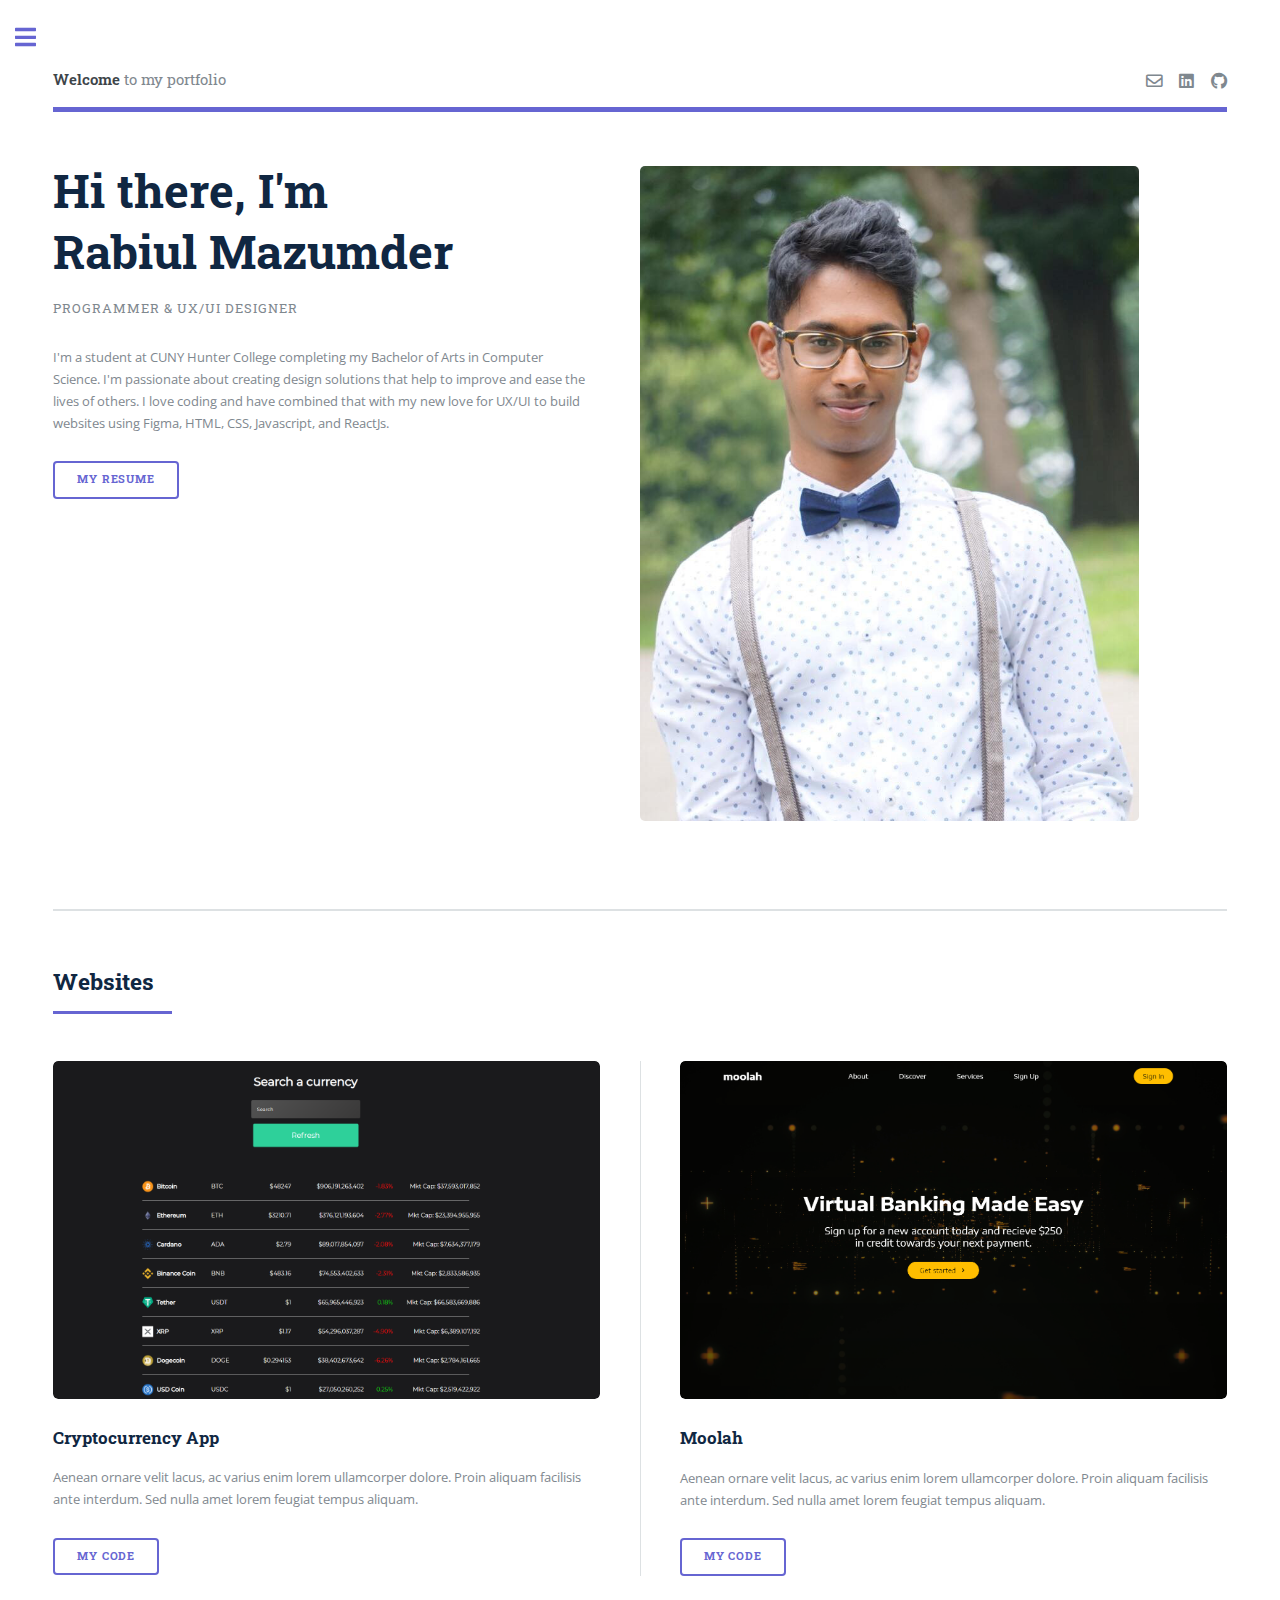
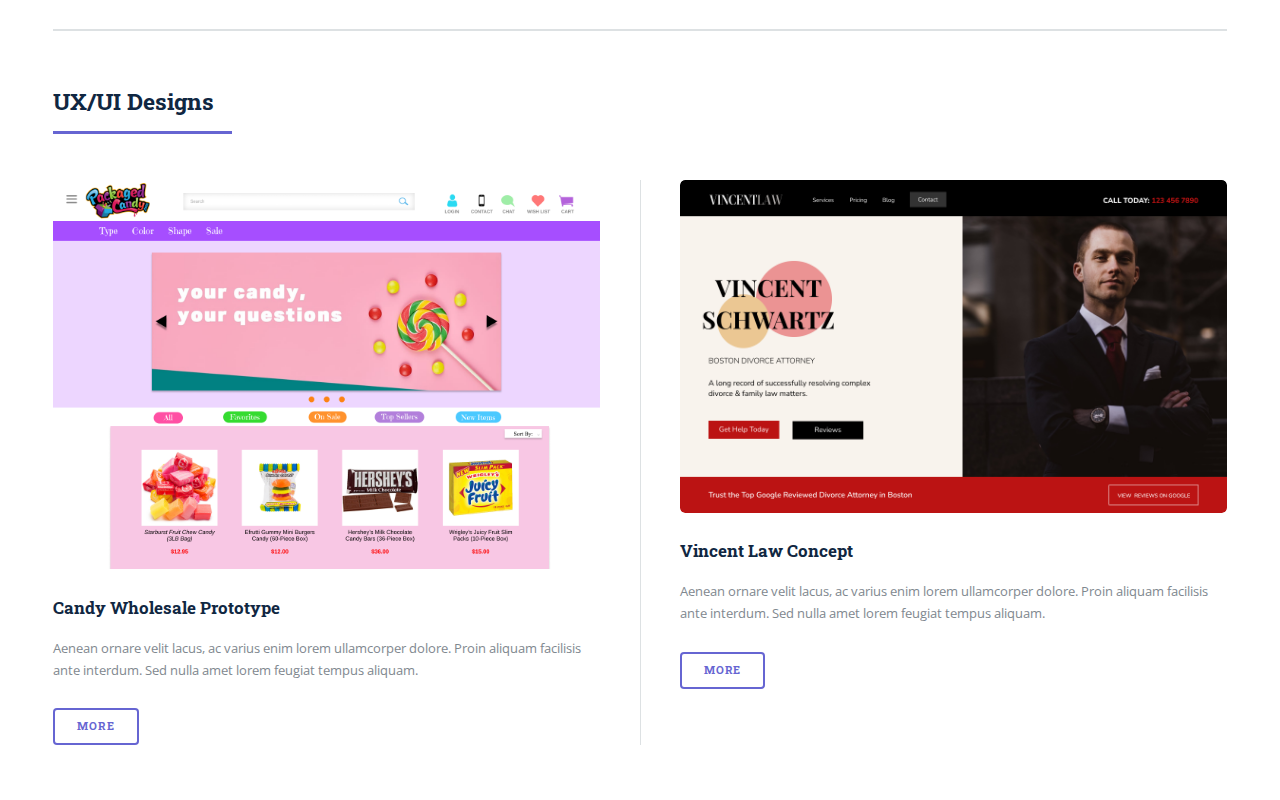
==== index.html @ 74094ce4 "Add files via upload" ====
<!DOCTYPE HTML>
<html>
	<head>
		<title>My Portfolio</title>
		<meta charset="utf-8" />
		<meta name="viewport" content="width=device-width, initial-scale=1, user-scalable=no" />
		<link rel="stylesheet" href="assets/css/main.css" />
	</head>
	<body class="is-preload">

		<!-- Wrapper -->
			<div id="wrapper">

				<!-- Main -->
					<div id="main">
						<div class="inner">

							<!-- Header -->
								<header id="header">
									<a href="index.html" class="logo"><strong>Welcome </strong>to my portfolio</a>
									<ul class="icons">
										<li><a href="mailto:rabiulmaz613@gmail.com" class="icon fa-envelope"><span class="label">Email</span></a></li>
										<li><a href="https://www.linkedin.com/in/rabiul-mazumder-b865521a0/" target="_blank" rel="noopener noreferrer" class="icon brands fa-linkedin"><span class="label">LinkedIn</span></a></li>
										<li><a href="https://github.com/RabiulMazumder613" target="_blank" rel="noopener noreferrer" class="icon brands fa-github"><span class="label">Github</span></a></li>
									</ul>
								</header>

							<!-- Banner -->
								<section id="banner">
									<div class="content">
										<header>
											<h1>Hi there, I'm<br/>Rabiul Mazumder</h1>
											<p>Programmer & UX/UI Designer</p>
										</header>
										<p>I'm a student at CUNY Hunter College completing my Bachelor of Arts in Computer Science. I'm passionate about creating design solutions that help to improve and ease the lives of others. I love coding and have combined that with my new love for UX/UI to build websites using Figma, HTML, CSS, Javascript, and ReactJs. </p>
										<ul class="actions">
											<li><a href="resume.html" class="button big">My Resume</a></li>
										</ul>
									</div>
									<span class="image object">
										<img src="images/pf_pic.png" alt="" />
									</span>
								</section>

							<!-- Section -->
								<section>
									<header class="major">
										<h2>Websites</h2>
									</header>
									<div class="posts">
										<article>
											<a href="https://rabiulmazumder613.github.io/react-crypto-tracker/" target="_blank" rel="noopener noreferrer" class="image"><img src="images/crypto.png" alt="" /></a>
											<h3>Cryptocurrency App</h3>
											<p>Aenean ornare velit lacus, ac varius enim lorem ullamcorper dolore. Proin aliquam facilisis ante interdum. Sed nulla amet lorem feugiat tempus aliquam.</p>
											<ul class="actions">
												<li><a href="https://github.com/RabiulMazumder613/react-crypto-tracker" target="_blank" rel="noopener noreferrer" class="button">My Code</a></li>
											</ul>
										</article>
										<article>
											<a href="https://rabiulmazumder613.github.io/moolah-react-app/" target="_blank" rel="noopener noreferrer" class="image"><img src="images/moolah.png" alt="" /></a>
											<h3>Moolah</h3>
											<p>Aenean ornare velit lacus, ac varius enim lorem ullamcorper dolore. Proin aliquam facilisis ante interdum. Sed nulla amet lorem feugiat tempus aliquam.</p>
											<ul class="actions">
												<li><a href="https://github.com/RabiulMazumder613/moolah-react-app" target="_blank" rel="noopener noreferrer" class="button">My Code</a></li>
											</ul>
										</article>
									</div>
								</section>

								<section>
									<header class="major">
										<h2>UX/UI Designs</h2>
									</header>
									<div class="posts">
										<article>
											<a href="candy.html" class="image"><img src="images/Wholesale.png" alt="" /></a>
											<h3>Candy Wholesale Prototype</h3>
											<p>Aenean ornare velit lacus, ac varius enim lorem ullamcorper dolore. Proin aliquam facilisis ante interdum. Sed nulla amet lorem feugiat tempus aliquam.</p>
											<ul class="actions">
												<li><a href="candy.html" class="button">More</a></li>
											</ul>
										</article>
										<article>
											<a href="law.html" class="image"><img src="images/Exercise Material.png" alt="" /></a>
											<h3>Vincent Law Concept</h3>
											<p>Aenean ornare velit lacus, ac varius enim lorem ullamcorper dolore. Proin aliquam facilisis ante interdum. Sed nulla amet lorem feugiat tempus aliquam.</p>
											<ul class="actions">
												<li><a href="law.html" class="button">More</a></li>
											</ul>
										</article>
									</div>
								</section>

						</div>
					</div>

				<!-- Sidebar -->
					<div id="sidebar">
						<div class="inner">

							<!-- Menu -->
								<nav id="menu">
									<header class="major">
										<h2>Menu</h2>
									</header>
									<ul>
										<li><a href="index.html">Homepage</a></li>
										<li>
											<span class="opener">Websites</span>
											<ul>
												<li><a href="https://rabiulmazumder613.github.io/react-crypto-tracker/" target="_blank" rel="noopener noreferrer">Cryptocurrency</a></li>
												<li><a href="https://rabiulmazumder613.github.io/moolah-react-app/" target="_blank" rel="noopener noreferrer">Moolah</a></li>
											</ul>
										</li>
										<li>
											<span class="opener">UX/UI Designs</span>
											<ul>
												<li><a href="candy.html">Candy Wholesale</a></li>
												<li><a href="law.html">Vicent Law</a></li>
											</ul>
										</li>
										<li><a href="resume.html">Resume</a></li>
									</ul>
								</nav>


							<!-- Section -->
								<section>
									<header class="major">
										<h2>Get in touch</h2>
									</header>
									<p>If you would like to ever reach out to me through email or send a direct message to me on LinkedIn and feel free to connect. Here is also my GitHub if you would like to look at my projects</p>
									<ul class="contact">
										<li class="icon solid fa-envelope"><a href="mailto:rabiulmaz613@gmail.com">rabiulmaz613@gmail.com</a></li>
										<li class="icon brands fa-linkedin"><a href="https://www.linkedin.com/in/rabiul-mazumder-b865521a0/" target="_blank" rel="noopener noreferrer">Rabiul Mazumder</a></li>
										<li class="icon brands fa-github"><a href="https://github.com/RabiulMazumder613" target="_blank" rel="noopener noreferrer">RabiulMazumder613</a></li>
									</ul>
								</section>

						</div>
					</div>

			</div>

		<!-- Scripts -->
			<script src="assets/js/jquery.min.js"></script>
			<script src="assets/js/browser.min.js"></script>
			<script src="assets/js/breakpoints.min.js"></script>
			<script src="assets/js/util.js"></script>
			<script src="assets/js/main.js"></script>

	</body>
</html>
---- assets/css/main.css ----
@import url(fontawesome-all.min.css);
@import url("https://fonts.googleapis.com/css?family=Open+Sans:400,600,400italic,600italic|Roboto+Slab:400,700");
/*
	Editorial by HTML5 UP
	html5up.net | @ajlkn
	Free for personal and commercial use under the CCA 3.0 license (html5up.net/license)
*/
html, body, div, span, applet, object,
iframe, h1, h2, h3, h4, h5, h6, p, blockquote,
pre, a, abbr, acronym, address, big, cite,
code, del, dfn, em, img, ins, kbd, q, s, samp,
small, strike, strong, sub, sup, tt, var, b,
u, i, center, dl, dt, dd, ol, ul, li, fieldset,
form, label, legend, table, caption, tbody,
tfoot, thead, tr, th, td, article, aside,
canvas, details, embed, figure, figcaption,
footer, header, hgroup, menu, nav, output, ruby,
section, summary, time, mark, audio, video {
  margin: 0;
  padding: 0;
  border: 0;
  font-size: 100%;
  font: inherit;
  vertical-align: baseline; }

article, aside, details, figcaption, figure,
footer, header, hgroup, menu, nav, section {
  display: block; }

body {
  line-height: 1; }

ol, ul {
  list-style: none; }

blockquote, q {
  quotes: none; }
  blockquote:before, blockquote:after, q:before, q:after {
    content: '';
    content: none; }

table {
  border-collapse: collapse;
  border-spacing: 0; }

body {
  -webkit-text-size-adjust: none; }

mark {
  background-color: transparent;
  color: inherit; }

input::-moz-focus-inner {
  border: 0;
  padding: 0; }

input, select, textarea {
  -moz-appearance: none;
  -webkit-appearance: none;
  -ms-appearance: none;
  appearance: none; }

/* Basic */
@-ms-viewport {
  width: device-width; }

body {
  -ms-overflow-style: scrollbar; }

@media screen and (max-width: 480px) {
  html, body {
    min-width: 320px; } }

html {
  box-sizing: border-box;
  scroll-behavior: smooth;
}

*, *:before, *:after {
  box-sizing: inherit; }

body {
  background: #ffffff; }
  body.is-preload *, body.is-preload *:before, body.is-preload *:after, body.is-resizing *, body.is-resizing *:before, body.is-resizing *:after {
    -moz-animation: none !important;
    -webkit-animation: none !important;
    -ms-animation: none !important;
    animation: none !important;
    -moz-transition: none !important;
    -webkit-transition: none !important;
    -ms-transition: none !important;
    transition: none !important; }

/* Type */
body, input, select, textarea {
  color: #7f888f;
  font-family: "Open Sans", sans-serif;
  font-size: 13pt;
  font-weight: 400;
  line-height: 1.65; }
  @media screen and (max-width: 1680px) {
    body, input, select, textarea {
      font-size: 11pt; } }
  @media screen and (max-width: 1280px) {
    body, input, select, textarea {
      font-size: 10pt; } }
  @media screen and (max-width: 360px) {
    body, input, select, textarea {
      font-size: 9pt; } }

a {
  -moz-transition: color 0.2s ease-in-out, border-bottom-color 0.2s ease-in-out;
  -webkit-transition: color 0.2s ease-in-out, border-bottom-color 0.2s ease-in-out;
  -ms-transition: color 0.2s ease-in-out, border-bottom-color 0.2s ease-in-out;
  transition: color 0.2s ease-in-out, border-bottom-color 0.2s ease-in-out;
  border-bottom: dotted 1px;
  color: #6665d2;
  text-decoration: none; }
  a:hover {
    border-bottom-color: #6665d2;
    color: #6665d2 !important; }
    a:hover strong {
      color: inherit; }

strong, b {
  color: #3d4449;
  font-weight: 600; }

em, i {
  font-style: italic; }

p {
  margin: 0 0 2em 0; }

h1, h2, h3, h4, h5, h6 {
  color: #102742;
  font-family: "Roboto Slab", serif;
  font-weight: 700;
  line-height: 1.5;
  margin: 0 0 1em 0; }
  h1 a, h2 a, h3 a, h4 a, h5 a, h6 a {
    color: inherit;
    text-decoration: none;
    border-bottom: 0; }

h1 {
  font-size: 4em;
  margin: 0 0 0.5em 0;
  line-height: 1.3; }

h2 {
  font-size: 1.75em; }

h3 {
  font-size: 1.25em; }

h4 {
  font-size: 1.1em; }

h5 {
  font-size: 0.9em; }

h6 {
  font-size: 0.7em; }

@media screen and (max-width: 1680px) {
  h1 {
    font-size: 3.5em; } }

@media screen and (max-width: 980px) {
  h1 {
    font-size: 3.25em; } }

@media screen and (max-width: 736px) {
  h1 {
    font-size: 2em;
    line-height: 1.4; }
  h2 {
    font-size: 1.5em; } }

sub {
  font-size: 0.8em;
  position: relative;
  top: 0.5em; }

sup {
  font-size: 0.8em;
  position: relative;
  top: -0.5em; }

blockquote {
  border-left: solid 3px rgba(210, 215, 217, 0.75);
  font-style: italic;
  margin: 0 0 2em 0;
  padding: 0.5em 0 0.5em 2em; }

code {
  background: rgba(230, 235, 237, 0.25);
  border-radius: 0.375em;
  border: solid 1px rgba(210, 215, 217, 0.75);
  font-family: "Courier New", monospace;
  font-size: 0.9em;
  margin: 0 0.25em;
  padding: 0.25em 0.65em; }

pre {
  -webkit-overflow-scrolling: touch;
  font-family: "Courier New", monospace;
  font-size: 0.9em;
  margin: 0 0 2em 0; }
  pre code {
    display: block;
    line-height: 1.75;
    padding: 1em 1.5em;
    overflow-x: auto; }

hr {
  border: 0;
  border-bottom: solid 1px rgba(210, 215, 217, 0.75);
  margin: 2em 0; }
  hr.major {
    margin: 3em 0; }

.align-left {
  text-align: left; }

.align-center {
  text-align: center; }

.align-right {
  text-align: right; }

/* Row */
.row {
  display: flex;
  flex-wrap: wrap;
  box-sizing: border-box;
  align-items: stretch; }
  .row > * {
    box-sizing: border-box; }
  .row.gtr-uniform > * > :last-child {
    margin-bottom: 0; }
  .row.aln-left {
    justify-content: flex-start; }
  .row.aln-center {
    justify-content: center; }
  .row.aln-right {
    justify-content: flex-end; }
  .row.aln-top {
    align-items: flex-start; }
  .row.aln-middle {
    align-items: center; }
  .row.aln-bottom {
    align-items: flex-end; }
  .row > .imp {
    order: -1; }
  .row > .col-1 {
    width: 8.33333%; }
  .row > .off-1 {
    margin-left: 8.33333%; }
  .row > .col-2 {
    width: 16.66667%; }
  .row > .off-2 {
    margin-left: 16.66667%; }
  .row > .col-3 {
    width: 25%; }
  .row > .off-3 {
    margin-left: 25%; }
  .row > .col-4 {
    width: 33.33333%; }
  .row > .off-4 {
    margin-left: 33.33333%; }
  .row > .col-5 {
    width: 41.66667%; }
  .row > .off-5 {
    margin-left: 41.66667%; }
  .row > .col-6 {
    width: 50%; }
  .row > .off-6 {
    margin-left: 50%; }
  .row > .col-7 {
    width: 58.33333%; }
  .row > .off-7 {
    margin-left: 58.33333%; }
  .row > .col-8 {
    width: 66.66667%; }
  .row > .off-8 {
    margin-left: 66.66667%; }
  .row > .col-9 {
    width: 75%; }
  .row > .off-9 {
    margin-left: 75%; }
  .row > .col-10 {
    width: 83.33333%; }
  .row > .off-10 {
    margin-left: 83.33333%; }
  .row > .col-11 {
    width: 91.66667%; }
  .row > .off-11 {
    margin-left: 91.66667%; }
  .row > .col-12 {
    width: 100%; }
  .row > .off-12 {
    margin-left: 100%; }
  .row.gtr-0 {
    margin-top: 0;
    margin-left: 0em; }
    .row.gtr-0 > * {
      padding: 0 0 0 0em; }
    .row.gtr-0.gtr-uniform {
      margin-top: 0em; }
      .row.gtr-0.gtr-uniform > * {
        padding-top: 0em; }
  .row.gtr-25 {
    margin-top: 0;
    margin-left: -0.375em; }
    .row.gtr-25 > * {
      padding: 0 0 0 0.375em; }
    .row.gtr-25.gtr-uniform {
      margin-top: -0.375em; }
      .row.gtr-25.gtr-uniform > * {
        padding-top: 0.375em; }
  .row.gtr-50 {
    margin-top: 0;
    margin-left: -0.75em; }
    .row.gtr-50 > * {
      padding: 0 0 0 0.75em; }
    .row.gtr-50.gtr-uniform {
      margin-top: -0.75em; }
      .row.gtr-50.gtr-uniform > * {
        padding-top: 0.75em; }
  .row {
    margin-top: 0;
    margin-left: -1.5em; }
    .row > * {
      padding: 0 0 0 1.5em; }
    .row.gtr-uniform {
      margin-top: -1.5em; }
      .row.gtr-uniform > * {
        padding-top: 1.5em; }
  .row.gtr-150 {
    margin-top: 0;
    margin-left: -2.25em; }
    .row.gtr-150 > * {
      padding: 0 0 0 2.25em; }
    .row.gtr-150.gtr-uniform {
      margin-top: -2.25em; }
      .row.gtr-150.gtr-uniform > * {
        padding-top: 2.25em; }
  .row.gtr-200 {
    margin-top: 0;
    margin-left: -3em; }
    .row.gtr-200 > * {
      padding: 0 0 0 3em; }
    .row.gtr-200.gtr-uniform {
      margin-top: -3em; }
      .row.gtr-200.gtr-uniform > * {
        padding-top: 3em; }
  @media screen and (max-width: 1680px) {
    .row {
      display: flex;
      flex-wrap: wrap;
      box-sizing: border-box;
      align-items: stretch; }
      .row > * {
        box-sizing: border-box; }
      .row.gtr-uniform > * > :last-child {
        margin-bottom: 0; }
      .row.aln-left {
        justify-content: flex-start; }
      .row.aln-center {
        justify-content: center; }
      .row.aln-right {
        justify-content: flex-end; }
      .row.aln-top {
        align-items: flex-start; }
      .row.aln-middle {
        align-items: center; }
      .row.aln-bottom {
        align-items: flex-end; }
      .row > .imp-xlarge {
        order: -1; }
      .row > .col-1-xlarge {
        width: 8.33333%; }
      .row > .off-1-xlarge {
        margin-left: 8.33333%; }
      .row > .col-2-xlarge {
        width: 16.66667%; }
      .row > .off-2-xlarge {
        margin-left: 16.66667%; }
      .row > .col-3-xlarge {
        width: 25%; }
      .row > .off-3-xlarge {
        margin-left: 25%; }
      .row > .col-4-xlarge {
        width: 33.33333%; }
      .row > .off-4-xlarge {
        margin-left: 33.33333%; }
      .row > .col-5-xlarge {
        width: 41.66667%; }
      .row > .off-5-xlarge {
        margin-left: 41.66667%; }
      .row > .col-6-xlarge {
        width: 50%; }
      .row > .off-6-xlarge {
        margin-left: 50%; }
      .row > .col-7-xlarge {
        width: 58.33333%; }
      .row > .off-7-xlarge {
        margin-left: 58.33333%; }
      .row > .col-8-xlarge {
        width: 66.66667%; }
      .row > .off-8-xlarge {
        margin-left: 66.66667%; }
      .row > .col-9-xlarge {
        width: 75%; }
      .row > .off-9-xlarge {
        margin-left: 75%; }
      .row > .col-10-xlarge {
        width: 83.33333%; }
      .row > .off-10-xlarge {
        margin-left: 83.33333%; }
      .row > .col-11-xlarge {
        width: 91.66667%; }
      .row > .off-11-xlarge {
        margin-left: 91.66667%; }
      .row > .col-12-xlarge {
        width: 100%; }
      .row > .off-12-xlarge {
        margin-left: 100%; }
      .row.gtr-0 {
        margin-top: 0;
        margin-left: 0em; }
        .row.gtr-0 > * {
          padding: 0 0 0 0em; }
        .row.gtr-0.gtr-uniform {
          margin-top: 0em; }
          .row.gtr-0.gtr-uniform > * {
            padding-top: 0em; }
      .row.gtr-25 {
        margin-top: 0;
        margin-left: -0.375em; }
        .row.gtr-25 > * {
          padding: 0 0 0 0.375em; }
        .row.gtr-25.gtr-uniform {
          margin-top: -0.375em; }
          .row.gtr-25.gtr-uniform > * {
            padding-top: 0.375em; }
      .row.gtr-50 {
        margin-top: 0;
        margin-left: -0.75em; }
        .row.gtr-50 > * {
          padding: 0 0 0 0.75em; }
        .row.gtr-50.gtr-uniform {
          margin-top: -0.75em; }
          .row.gtr-50.gtr-uniform > * {
            padding-top: 0.75em; }
      .row {
        margin-top: 0;
        margin-left: -1.5em; }
        .row > * {
          padding: 0 0 0 1.5em; }
        .row.gtr-uniform {
          margin-top: -1.5em; }
          .row.gtr-uniform > * {
            padding-top: 1.5em; }
      .row.gtr-150 {
        margin-top: 0;
        margin-left: -2.25em; }
        .row.gtr-150 > * {
          padding: 0 0 0 2.25em; }
        .row.gtr-150.gtr-uniform {
          margin-top: -2.25em; }
          .row.gtr-150.gtr-uniform > * {
            padding-top: 2.25em; }
      .row.gtr-200 {
        margin-top: 0;
        margin-left: -3em; }
        .row.gtr-200 > * {
          padding: 0 0 0 3em; }
        .row.gtr-200.gtr-uniform {
          margin-top: -3em; }
          .row.gtr-200.gtr-uniform > * {
            padding-top: 3em; } }
  @media screen and (max-width: 1280px) {
    .row {
      display: flex;
      flex-wrap: wrap;
      box-sizing: border-box;
      align-items: stretch; }
      .row > * {
        box-sizing: border-box; }
      .row.gtr-uniform > * > :last-child {
        margin-bottom: 0; }
      .row.aln-left {
        justify-content: flex-start; }
      .row.aln-center {
        justify-content: center; }
      .row.aln-right {
        justify-content: flex-end; }
      .row.aln-top {
        align-items: flex-start; }
      .row.aln-middle {
        align-items: center; }
      .row.aln-bottom {
        align-items: flex-end; }
      .row > .imp-large {
        order: -1; }
      .row > .col-1-large {
        width: 8.33333%; }
      .row > .off-1-large {
        margin-left: 8.33333%; }
      .row > .col-2-large {
        width: 16.66667%; }
      .row > .off-2-large {
        margin-left: 16.66667%; }
      .row > .col-3-large {
        width: 25%; }
      .row > .off-3-large {
        margin-left: 25%; }
      .row > .col-4-large {
        width: 33.33333%; }
      .row > .off-4-large {
        margin-left: 33.33333%; }
      .row > .col-5-large {
        width: 41.66667%; }
      .row > .off-5-large {
        margin-left: 41.66667%; }
      .row > .col-6-large {
        width: 50%; }
      .row > .off-6-large {
        margin-left: 50%; }
      .row > .col-7-large {
        width: 58.33333%; }
      .row > .off-7-large {
        margin-left: 58.33333%; }
      .row > .col-8-large {
        width: 66.66667%; }
      .row > .off-8-large {
        margin-left: 66.66667%; }
      .row > .col-9-large {
        width: 75%; }
      .row > .off-9-large {
        margin-left: 75%; }
      .row > .col-10-large {
        width: 83.33333%; }
      .row > .off-10-large {
        margin-left: 83.33333%; }
      .row > .col-11-large {
        width: 91.66667%; }
      .row > .off-11-large {
        margin-left: 91.66667%; }
      .row > .col-12-large {
        width: 100%; }
      .row > .off-12-large {
        margin-left: 100%; }
      .row.gtr-0 {
        margin-top: 0;
        margin-left: 0em; }
        .row.gtr-0 > * {
          padding: 0 0 0 0em; }
        .row.gtr-0.gtr-uniform {
          margin-top: 0em; }
          .row.gtr-0.gtr-uniform > * {
            padding-top: 0em; }
      .row.gtr-25 {
        margin-top: 0;
        margin-left: -0.375em; }
        .row.gtr-25 > * {
          padding: 0 0 0 0.375em; }
        .row.gtr-25.gtr-uniform {
          margin-top: -0.375em; }
          .row.gtr-25.gtr-uniform > * {
            padding-top: 0.375em; }
      .row.gtr-50 {
        margin-top: 0;
        margin-left: -0.75em; }
        .row.gtr-50 > * {
          padding: 0 0 0 0.75em; }
        .row.gtr-50.gtr-uniform {
          margin-top: -0.75em; }
          .row.gtr-50.gtr-uniform > * {
            padding-top: 0.75em; }
      .row {
        margin-top: 0;
        margin-left: -1.5em; }
        .row > * {
          padding: 0 0 0 1.5em; }
        .row.gtr-uniform {
          margin-top: -1.5em; }
          .row.gtr-uniform > * {
            padding-top: 1.5em; }
      .row.gtr-150 {
        margin-top: 0;
        margin-left: -2.25em; }
        .row.gtr-150 > * {
          padding: 0 0 0 2.25em; }
        .row.gtr-150.gtr-uniform {
          margin-top: -2.25em; }
          .row.gtr-150.gtr-uniform > * {
            padding-top: 2.25em; }
      .row.gtr-200 {
        margin-top: 0;
        margin-left: -3em; }
        .row.gtr-200 > * {
          padding: 0 0 0 3em; }
        .row.gtr-200.gtr-uniform {
          margin-top: -3em; }
          .row.gtr-200.gtr-uniform > * {
            padding-top: 3em; } }
  @media screen and (max-width: 980px) {
    .row {
      display: flex;
      flex-wrap: wrap;
      box-sizing: border-box;
      align-items: stretch; }
      .row > * {
        box-sizing: border-box; }
      .row.gtr-uniform > * > :last-child {
        margin-bottom: 0; }
      .row.aln-left {
        justify-content: flex-start; }
      .row.aln-center {
        justify-content: center; }
      .row.aln-right {
        justify-content: flex-end; }
      .row.aln-top {
        align-items: flex-start; }
      .row.aln-middle {
        align-items: center; }
      .row.aln-bottom {
        align-items: flex-end; }
      .row > .imp-medium {
        order: -1; }
      .row > .col-1-medium {
        width: 8.33333%; }
      .row > .off-1-medium {
        margin-left: 8.33333%; }
      .row > .col-2-medium {
        width: 16.66667%; }
      .row > .off-2-medium {
        margin-left: 16.66667%; }
      .row > .col-3-medium {
        width: 25%; }
      .row > .off-3-medium {
        margin-left: 25%; }
      .row > .col-4-medium {
        width: 33.33333%; }
      .row > .off-4-medium {
        margin-left: 33.33333%; }
      .row > .col-5-medium {
        width: 41.66667%; }
      .row > .off-5-medium {
        margin-left: 41.66667%; }
      .row > .col-6-medium {
        width: 50%; }
      .row > .off-6-medium {
        margin-left: 50%; }
      .row > .col-7-medium {
        width: 58.33333%; }
      .row > .off-7-medium {
        margin-left: 58.33333%; }
      .row > .col-8-medium {
        width: 66.66667%; }
      .row > .off-8-medium {
        margin-left: 66.66667%; }
      .row > .col-9-medium {
        width: 75%; }
      .row > .off-9-medium {
        margin-left: 75%; }
      .row > .col-10-medium {
        width: 83.33333%; }
      .row > .off-10-medium {
        margin-left: 83.33333%; }
      .row > .col-11-medium {
        width: 91.66667%; }
      .row > .off-11-medium {
        margin-left: 91.66667%; }
      .row > .col-12-medium {
        width: 100%; }
      .row > .off-12-medium {
        margin-left: 100%; }
      .row.gtr-0 {
        margin-top: 0;
        margin-left: 0em; }
        .row.gtr-0 > * {
          padding: 0 0 0 0em; }
        .row.gtr-0.gtr-uniform {
          margin-top: 0em; }
          .row.gtr-0.gtr-uniform > * {
            padding-top: 0em; }
      .row.gtr-25 {
        margin-top: 0;
        margin-left: -0.375em; }
        .row.gtr-25 > * {
          padding: 0 0 0 0.375em; }
        .row.gtr-25.gtr-uniform {
          margin-top: -0.375em; }
          .row.gtr-25.gtr-uniform > * {
            padding-top: 0.375em; }
      .row.gtr-50 {
        margin-top: 0;
        margin-left: -0.75em; }
        .row.gtr-50 > * {
          padding: 0 0 0 0.75em; }
        .row.gtr-50.gtr-uniform {
          margin-top: -0.75em; }
          .row.gtr-50.gtr-uniform > * {
            padding-top: 0.75em; }
      .row {
        margin-top: 0;
        margin-left: -1.5em; }
        .row > * {
          padding: 0 0 0 1.5em; }
        .row.gtr-uniform {
          margin-top: -1.5em; }
          .row.gtr-uniform > * {
            padding-top: 1.5em; }
      .row.gtr-150 {
        margin-top: 0;
        margin-left: -2.25em; }
        .row.gtr-150 > * {
          padding: 0 0 0 2.25em; }
        .row.gtr-150.gtr-uniform {
          margin-top: -2.25em; }
          .row.gtr-150.gtr-uniform > * {
            padding-top: 2.25em; }
      .row.gtr-200 {
        margin-top: 0;
        margin-left: -3em; }
        .row.gtr-200 > * {
          padding: 0 0 0 3em; }
        .row.gtr-200.gtr-uniform {
          margin-top: -3em; }
          .row.gtr-200.gtr-uniform > * {
            padding-top: 3em; } }
  @media screen and (max-width: 736px) {
    .row {
      display: flex;
      flex-wrap: wrap;
      box-sizing: border-box;
      align-items: stretch; }
      .row > * {
        box-sizing: border-box; }
      .row.gtr-uniform > * > :last-child {
        margin-bottom: 0; }
      .row.aln-left {
        justify-content: flex-start; }
      .row.aln-center {
        justify-content: center; }
      .row.aln-right {
        justify-content: flex-end; }
      .row.aln-top {
        align-items: flex-start; }
      .row.aln-middle {
        align-items: center; }
      .row.aln-bottom {
        align-items: flex-end; }
      .row > .imp-small {
        order: -1; }
      .row > .col-1-small {
        width: 8.33333%; }
      .row > .off-1-small {
        margin-left: 8.33333%; }
      .row > .col-2-small {
        width: 16.66667%; }
      .row > .off-2-small {
        margin-left: 16.66667%; }
      .row > .col-3-small {
        width: 25%; }
      .row > .off-3-small {
        margin-left: 25%; }
      .row > .col-4-small {
        width: 33.33333%; }
      .row > .off-4-small {
        margin-left: 33.33333%; }
      .row > .col-5-small {
        width: 41.66667%; }
      .row > .off-5-small {
        margin-left: 41.66667%; }
      .row > .col-6-small {
        width: 50%; }
      .row > .off-6-small {
        margin-left: 50%; }
      .row > .col-7-small {
        width: 58.33333%; }
      .row > .off-7-small {
        margin-left: 58.33333%; }
      .row > .col-8-small {
        width: 66.66667%; }
      .row > .off-8-small {
        margin-left: 66.66667%; }
      .row > .col-9-small {
        width: 75%; }
      .row > .off-9-small {
        margin-left: 75%; }
      .row > .col-10-small {
        width: 83.33333%; }
      .row > .off-10-small {
        margin-left: 83.33333%; }
      .row > .col-11-small {
        width: 91.66667%; }
      .row > .off-11-small {
        margin-left: 91.66667%; }
      .row > .col-12-small {
        width: 100%; }
      .row > .off-12-small {
        margin-left: 100%; }
      .row.gtr-0 {
        margin-top: 0;
        margin-left: 0em; }
        .row.gtr-0 > * {
          padding: 0 0 0 0em; }
        .row.gtr-0.gtr-uniform {
          margin-top: 0em; }
          .row.gtr-0.gtr-uniform > * {
            padding-top: 0em; }
      .row.gtr-25 {
        margin-top: 0;
        margin-left: -0.375em; }
        .row.gtr-25 > * {
          padding: 0 0 0 0.375em; }
        .row.gtr-25.gtr-uniform {
          margin-top: -0.375em; }
          .row.gtr-25.gtr-uniform > * {
            padding-top: 0.375em; }
      .row.gtr-50 {
        margin-top: 0;
        margin-left: -0.75em; }
        .row.gtr-50 > * {
          padding: 0 0 0 0.75em; }
        .row.gtr-50.gtr-uniform {
          margin-top: -0.75em; }
          .row.gtr-50.gtr-uniform > * {
            padding-top: 0.75em; }
      .row {
        margin-top: 0;
        margin-left: -1.5em; }
        .row > * {
          padding: 0 0 0 1.5em; }
        .row.gtr-uniform {
          margin-top: -1.5em; }
          .row.gtr-uniform > * {
            padding-top: 1.5em; }
      .row.gtr-150 {
        margin-top: 0;
        margin-left: -2.25em; }
        .row.gtr-150 > * {
          padding: 0 0 0 2.25em; }
        .row.gtr-150.gtr-uniform {
          margin-top: -2.25em; }
          .row.gtr-150.gtr-uniform > * {
            padding-top: 2.25em; }
      .row.gtr-200 {
        margin-top: 0;
        margin-left: -3em; }
        .row.gtr-200 > * {
          padding: 0 0 0 3em; }
        .row.gtr-200.gtr-uniform {
          margin-top: -3em; }
          .row.gtr-200.gtr-uniform > * {
            padding-top: 3em; } }
  @media screen and (max-width: 480px) {
    .row {
      display: flex;
      flex-wrap: wrap;
      box-sizing: border-box;
      align-items: stretch; }
      .row > * {
        box-sizing: border-box; }
      .row.gtr-uniform > * > :last-child {
        margin-bottom: 0; }
      .row.aln-left {
        justify-content: flex-start; }
      .row.aln-center {
        justify-content: center; }
      .row.aln-right {
        justify-content: flex-end; }
      .row.aln-top {
        align-items: flex-start; }
      .row.aln-middle {
        align-items: center; }
      .row.aln-bottom {
        align-items: flex-end; }
      .row > .imp-xsmall {
        order: -1; }
      .row > .col-1-xsmall {
        width: 8.33333%; }
      .row > .off-1-xsmall {
        margin-left: 8.33333%; }
      .row > .col-2-xsmall {
        width: 16.66667%; }
      .row > .off-2-xsmall {
        margin-left: 16.66667%; }
      .row > .col-3-xsmall {
        width: 25%; }
      .row > .off-3-xsmall {
        margin-left: 25%; }
      .row > .col-4-xsmall {
        width: 33.33333%; }
      .row > .off-4-xsmall {
        margin-left: 33.33333%; }
      .row > .col-5-xsmall {
        width: 41.66667%; }
      .row > .off-5-xsmall {
        margin-left: 41.66667%; }
      .row > .col-6-xsmall {
        width: 50%; }
      .row > .off-6-xsmall {
        margin-left: 50%; }
      .row > .col-7-xsmall {
        width: 58.33333%; }
      .row > .off-7-xsmall {
        margin-left: 58.33333%; }
      .row > .col-8-xsmall {
        width: 66.66667%; }
      .row > .off-8-xsmall {
        margin-left: 66.66667%; }
      .row > .col-9-xsmall {
        width: 75%; }
      .row > .off-9-xsmall {
        margin-left: 75%; }
      .row > .col-10-xsmall {
        width: 83.33333%; }
      .row > .off-10-xsmall {
        margin-left: 83.33333%; }
      .row > .col-11-xsmall {
        width: 91.66667%; }
      .row > .off-11-xsmall {
        margin-left: 91.66667%; }
      .row > .col-12-xsmall {
        width: 100%; }
      .row > .off-12-xsmall {
        margin-left: 100%; }
      .row.gtr-0 {
        margin-top: 0;
        margin-left: 0em; }
        .row.gtr-0 > * {
          padding: 0 0 0 0em; }
        .row.gtr-0.gtr-uniform {
          margin-top: 0em; }
          .row.gtr-0.gtr-uniform > * {
            padding-top: 0em; }
      .row.gtr-25 {
        margin-top: 0;
        margin-left: -0.375em; }
        .row.gtr-25 > * {
          padding: 0 0 0 0.375em; }
        .row.gtr-25.gtr-uniform {
          margin-top: -0.375em; }
          .row.gtr-25.gtr-uniform > * {
            padding-top: 0.375em; }
      .row.gtr-50 {
        margin-top: 0;
        margin-left: -0.75em; }
        .row.gtr-50 > * {
          padding: 0 0 0 0.75em; }
        .row.gtr-50.gtr-uniform {
          margin-top: -0.75em; }
          .row.gtr-50.gtr-uniform > * {
            padding-top: 0.75em; }
      .row {
        margin-top: 0;
        margin-left: -1.5em; }
        .row > * {
          padding: 0 0 0 1.5em; }
        .row.gtr-uniform {
          margin-top: -1.5em; }
          .row.gtr-uniform > * {
            padding-top: 1.5em; }
      .row.gtr-150 {
        margin-top: 0;
        margin-left: -2.25em; }
        .row.gtr-150 > * {
          padding: 0 0 0 2.25em; }
        .row.gtr-150.gtr-uniform {
          margin-top: -2.25em; }
          .row.gtr-150.gtr-uniform > * {
            padding-top: 2.25em; }
      .row.gtr-200 {
        margin-top: 0;
        margin-left: -3em; }
        .row.gtr-200 > * {
          padding: 0 0 0 3em; }
        .row.gtr-200.gtr-uniform {
          margin-top: -3em; }
          .row.gtr-200.gtr-uniform > * {
            padding-top: 3em; } }

/* Section/Article */
section.special, article.special {
  text-align: center; }

header p {
  font-family: "Roboto Slab", serif;
  font-size: 1em;
  font-weight: 400;
  letter-spacing: 0.075em;
  margin-top: -0.5em;
  text-transform: uppercase; }

header.major > :last-child {
  border-bottom: solid 3px #6665d2;
  display: inline-block;
  margin: 0 0 2em 0;
  padding: 0 0.75em 0.5em 0; }

header.main > :last-child {
  margin: 0 0 1em 0; }

/* Form */
form {
  margin: 0 0 2em 0; }

label {
  color: #3d4449;
  display: block;
  font-size: 0.9em;
  font-weight: 600;
  margin: 0 0 1em 0; }

input[type="text"],
input[type="password"],
input[type="email"],
input[type="tel"],
input[type="search"],
input[type="url"],
select,
textarea {
  -moz-appearance: none;
  -webkit-appearance: none;
  -ms-appearance: none;
  appearance: none;
  background: #ffffff;
  border-radius: 0.375em;
  border: none;
  border: solid 1px rgba(210, 215, 217, 0.75);
  color: inherit;
  display: block;
  outline: 0;
  padding: 0 1em;
  text-decoration: none;
  width: 100%; }
  input[type="text"]:invalid,
  input[type="password"]:invalid,
  input[type="email"]:invalid,
  input[type="tel"]:invalid,
  input[type="search"]:invalid,
  input[type="url"]:invalid,
  select:invalid,
  textarea:invalid {
    box-shadow: none; }
  input[type="text"]:focus,
  input[type="password"]:focus,
  input[type="email"]:focus,
  input[type="tel"]:focus,
  input[type="search"]:focus,
  input[type="url"]:focus,
  select:focus,
  textarea:focus {
    border-color: #6665d2;
    box-shadow: 0 0 0 1px #6665d2; }

select {
  background-image: url("data:image/svg+xml;charset=utf8,%3Csvg xmlns='http://www.w3.org/2000/svg' width='40' height='40' preserveAspectRatio='none' viewBox='0 0 40 40'%3E%3Cpath d='M9.4,12.3l10.4,10.4l10.4-10.4c0.2-0.2,0.5-0.4,0.9-0.4c0.3,0,0.6,0.1,0.9,0.4l3.3,3.3c0.2,0.2,0.4,0.5,0.4,0.9 c0,0.4-0.1,0.6-0.4,0.9L20.7,31.9c-0.2,0.2-0.5,0.4-0.9,0.4c-0.3,0-0.6-0.1-0.9-0.4L4.3,17.3c-0.2-0.2-0.4-0.5-0.4-0.9 c0-0.4,0.1-0.6,0.4-0.9l3.3-3.3c0.2-0.2,0.5-0.4,0.9-0.4S9.1,12.1,9.4,12.3z' fill='rgba(210, 215, 217, 0.75)' /%3E%3C/svg%3E");
  background-size: 1.25em;
  background-repeat: no-repeat;
  background-position: calc(100% - 1em) center;
  height: 2.75em;
  padding-right: 2.75em;
  text-overflow: ellipsis; }
  select option {
    color: #3d4449;
    background: #ffffff; }
  select:focus::-ms-value {
    background-color: transparent; }
  select::-ms-expand {
    display: none; }

input[type="text"],
input[type="password"],
input[type="email"],
input[type="tel"],
input[type="search"],
input[type="url"],
select {
  height: 2.75em; }

textarea {
  padding: 0.75em 1em; }

input[type="checkbox"],
input[type="radio"] {
  -moz-appearance: none;
  -webkit-appearance: none;
  -ms-appearance: none;
  appearance: none;
  display: block;
  float: left;
  margin-right: -2em;
  opacity: 0;
  width: 1em;
  z-index: -1; }
  input[type="checkbox"] + label,
  input[type="radio"] + label {
    text-decoration: none;
    color: #7f888f;
    cursor: pointer;
    display: inline-block;
    font-size: 1em;
    font-weight: 400;
    padding-left: 2.4em;
    padding-right: 0.75em;
    position: relative; }
    input[type="checkbox"] + label:before,
    input[type="radio"] + label:before {
      -moz-osx-font-smoothing: grayscale;
      -webkit-font-smoothing: antialiased;
      display: inline-block;
      font-style: normal;
      font-variant: normal;
      text-rendering: auto;
      line-height: 1;
      text-transform: none !important;
      font-family: 'Font Awesome 5 Free';
      font-weight: 900; }
    input[type="checkbox"] + label:before,
    input[type="radio"] + label:before {
      background: #ffffff;
      border-radius: 0.375em;
      border: solid 1px rgba(210, 215, 217, 0.75);
      content: '';
      display: inline-block;
      font-size: 0.8em;
      height: 2.0625em;
      left: 0;
      line-height: 2.0625em;
      position: absolute;
      text-align: center;
      top: 0;
      width: 2.0625em; }
  input[type="checkbox"]:checked + label:before,
  input[type="radio"]:checked + label:before {
    background: #3d4449;
    border-color: #3d4449;
    color: #ffffff;
    content: '\f00c'; }
  input[type="checkbox"]:focus + label:before,
  input[type="radio"]:focus + label:before {
    border-color: #6665d2;
    box-shadow: 0 0 0 1px #6665d2; }

input[type="checkbox"] + label:before {
  border-radius: 0.375em; }

input[type="radio"] + label:before {
  border-radius: 100%; }

::-webkit-input-placeholder {
  color: #9fa3a6 !important;
  opacity: 1.0; }

:-moz-placeholder {
  color: #9fa3a6 !important;
  opacity: 1.0; }

::-moz-placeholder {
  color: #9fa3a6 !important;
  opacity: 1.0; }

:-ms-input-placeholder {
  color: #9fa3a6 !important;
  opacity: 1.0; }

/* Box */
.box {
  border-radius: 0.375em;
  border: solid 1px rgba(210, 215, 217, 0.75);
  margin-bottom: 2em;
  padding: 1.5em; }
  .box > :last-child,
  .box > :last-child > :last-child,
  .box > :last-child > :last-child > :last-child {
    margin-bottom: 0; }
  .box.alt {
    border: 0;
    border-radius: 0;
    padding: 0; }

/* Icon */
.icon {
  text-decoration: none;
  border-bottom: none;
  position: relative; }
  .icon:before {
    -moz-osx-font-smoothing: grayscale;
    -webkit-font-smoothing: antialiased;
    display: inline-block;
    font-style: normal;
    font-variant: normal;
    text-rendering: auto;
    line-height: 1;
    text-transform: none !important;
    font-family: 'Font Awesome 5 Free';
    font-weight: 400; }
  .icon > .label {
    display: none; }
  .icon:before {
    line-height: inherit; }
  .icon.solid:before {
    font-weight: 900; }
  .icon.brands:before {
    font-family: 'Font Awesome 5 Brands'; }

/* Image */
.image {
  border-radius: 0.375em;
  border: 0;
  display: inline-block;
  position: relative; }
  .image img {
    border-radius: 0.375em;
    display: block; }
  .image.left, .image.right {
    max-width: 40%; }
    .image.left img, .image.right img {
      width: 100%; }
  .image.left {
    float: left;
    padding: 0 1.5em 1em 0;
    top: 0.25em; }
  .image.right {
    float: right;
    padding: 0 0 1em 1.5em;
    top: 0.25em; }
  .image.fit {
    display: block;
    margin: 0 0 2em 0;
    width: 100%; }
    .image.fit img {
      width: 100%; }
  .image.main {
    display: block;
    margin: 0 0 3em 0;
    width: 100%; }
    .image.main img {
      width: 100%; }

a.image {
  overflow: hidden; }
  a.image img {
    -moz-transition: -moz-transform 0.2s ease;
    -webkit-transition: -webkit-transform 0.2s ease;
    -ms-transition: -ms-transform 0.2s ease;
    transition: transform 0.2s ease; }
  a.image:hover img {
    -moz-transform: scale(1.075);
    -webkit-transform: scale(1.075);
    -ms-transform: scale(1.075);
    transform: scale(1.075); }

/* List */
ol {
  list-style: decimal;
  margin: 0 0 2em 0;
  padding-left: 1.25em; }
  ol li {
    padding-left: 0.25em; }

ul {
  list-style: disc;
  margin: 0 0 2em 0;
  padding-left: 1em; }
  ul li {
    padding-left: 0.5em; }
  ul.alt {
    list-style: none;
    padding-left: 0; }
    ul.alt li {
      border-top: solid 1px rgba(210, 215, 217, 0.75);
      padding: 0.5em 0; }
      ul.alt li:first-child {
        border-top: 0;
        padding-top: 0; }

dl {
  margin: 0 0 2em 0; }
  dl dt {
    display: block;
    font-weight: 600;
    margin: 0 0 1em 0; }
  dl dd {
    margin-left: 2em; }

/* Actions */
ul.actions {
  display: -moz-flex;
  display: -webkit-flex;
  display: -ms-flex;
  display: flex;
  cursor: default;
  list-style: none;
  margin-left: -1em;
  padding-left: 0; }
  ul.actions li {
    padding: 0 0 0 1em;
    vertical-align: middle; }
  ul.actions.special {
    -moz-justify-content: center;
    -webkit-justify-content: center;
    -ms-justify-content: center;
    justify-content: center;
    width: 100%;
    margin-left: 0; }
    ul.actions.special li:first-child {
      padding-left: 0; }
  ul.actions.stacked {
    -moz-flex-direction: column;
    -webkit-flex-direction: column;
    -ms-flex-direction: column;
    flex-direction: column;
    margin-left: 0; }
    ul.actions.stacked li {
      padding: 1.3em 0 0 0; }
      ul.actions.stacked li:first-child {
        padding-top: 0; }
  ul.actions.fit {
    width: calc(100% + 1em); }
    ul.actions.fit li {
      -moz-flex-grow: 1;
      -webkit-flex-grow: 1;
      -ms-flex-grow: 1;
      flex-grow: 1;
      -moz-flex-shrink: 1;
      -webkit-flex-shrink: 1;
      -ms-flex-shrink: 1;
      flex-shrink: 1;
      width: 100%; }
      ul.actions.fit li > * {
        width: 100%; }
    ul.actions.fit.stacked {
      width: 100%; }

/* Icons */
ul.icons {
  cursor: default;
  list-style: none;
  padding-left: 0; }
  ul.icons li {
    display: inline-block;
    padding: 0 1em 0 0; }
    ul.icons li:last-child {
      padding-right: 0; }
    ul.icons li .icon {
      color: inherit; }
      ul.icons li .icon:before {
        font-size: 1.25em; }

/* Contact */
ul.contact {
  list-style: none;
  padding: 0; }
  ul.contact li {
    text-decoration: none;
    border-top: solid 1px rgba(210, 215, 217, 0.75);
    margin: 1.5em 0 0 0;
    padding: 1.5em 0 0 3em;
    position: relative; }
    ul.contact li:before {
      -moz-osx-font-smoothing: grayscale;
      -webkit-font-smoothing: antialiased;
      display: inline-block;
      font-style: normal;
      font-variant: normal;
      text-rendering: auto;
      line-height: 1;
      text-transform: none !important;
      font-family: 'Font Awesome 5 Free';
      font-weight: 400; }
    ul.contact li:before {
      color: #6665d2;
      display: inline-block;
      font-size: 1.5em;
      height: 1.125em;
      left: 0;
      line-height: 1.125em;
      position: absolute;
      text-align: center;
      top: 1em;
      width: 1.5em; }
    ul.contact li:first-child {
      border-top: 0;
      margin-top: 0;
      padding-top: 0; }
      ul.contact li:first-child:before {
        top: 0; }
    ul.contact li a {
      color: inherit; }

/* Pagination */
ul.pagination {
  cursor: default;
  list-style: none;
  padding-left: 0; }
  ul.pagination li {
    display: inline-block;
    padding-left: 0;
    vertical-align: middle; }
    ul.pagination li > .page {
      -moz-transition: background-color 0.2s ease-in-out, color 0.2s ease-in-out;
      -webkit-transition: background-color 0.2s ease-in-out, color 0.2s ease-in-out;
      -ms-transition: background-color 0.2s ease-in-out, color 0.2s ease-in-out;
      transition: background-color 0.2s ease-in-out, color 0.2s ease-in-out;
      border-bottom: 0;
      border-radius: 0.375em;
      display: inline-block;
      font-size: 0.8em;
      font-weight: 600;
      height: 2em;
      line-height: 2em;
      margin: 0 0.125em;
      min-width: 2em;
      padding: 0 0.5em;
      text-align: center; }
      ul.pagination li > .page.active {
        background-color: #6665d2;
        color: #ffffff !important; }
        ul.pagination li > .page.active:hover {
          background-color: #6665d2; }
        ul.pagination li > .page.active:active {
          background-color: #6665d2; }
    ul.pagination li:first-child {
      padding-right: 0.75em; }
    ul.pagination li:last-child {
      padding-left: 0.75em; }
  @media screen and (max-width: 480px) {
    ul.pagination li:nth-child(n+2):nth-last-child(n+2) {
      display: none; }
    ul.pagination li:first-child {
      padding-right: 0; } }

/* Table */
.table-wrapper {
  -webkit-overflow-scrolling: touch;
  overflow-x: auto; }

table {
  margin: 0 0 2em 0;
  width: 100%; }
  table tbody tr {
    border: solid 1px rgba(210, 215, 217, 0.75);
    border-left: 0;
    border-right: 0; }
    table tbody tr:nth-child(2n + 1) {
      background-color: rgba(230, 235, 237, 0.25); }
  table td {
    padding: 0.75em 0.75em; }
  table th {
    color: #3d4449;
    font-size: 0.9em;
    font-weight: 600;
    padding: 0 0.75em 0.75em 0.75em;
    text-align: left; }
  table thead {
    border-bottom: solid 2px rgba(210, 215, 217, 0.75); }
  table tfoot {
    border-top: solid 2px rgba(210, 215, 217, 0.75); }
  table.alt {
    border-collapse: separate; }
    table.alt tbody tr td {
      border: solid 1px rgba(210, 215, 217, 0.75);
      border-left-width: 0;
      border-top-width: 0; }
      table.alt tbody tr td:first-child {
        border-left-width: 1px; }
    table.alt tbody tr:first-child td {
      border-top-width: 1px; }
    table.alt thead {
      border-bottom: 0; }
    table.alt tfoot {
      border-top: 0; }

/* Button */
input[type="submit"],
input[type="reset"],
input[type="button"],
button,
.button {
  -moz-appearance: none;
  -webkit-appearance: none;
  -ms-appearance: none;
  appearance: none;
  -moz-transition: background-color 0.2s ease-in-out, color 0.2s ease-in-out;
  -webkit-transition: background-color 0.2s ease-in-out, color 0.2s ease-in-out;
  -ms-transition: background-color 0.2s ease-in-out, color 0.2s ease-in-out;
  transition: background-color 0.2s ease-in-out, color 0.2s ease-in-out;
  background-color: transparent;
  border-radius: 0.375em;
  border: 0;
  box-shadow: inset 0 0 0 2px #6665d2;
  color: #6665d2 !important;
  cursor: pointer;
  display: inline-block;
  font-family: "Roboto Slab", serif;
  font-size: 0.8em;
  font-weight: 700;
  height: 3.5em;
  letter-spacing: 0.075em;
  line-height: 3.5em;
  padding: 0 2.25em;
  text-align: center;
  text-decoration: none;
  text-transform: uppercase;
  white-space: nowrap; }
  input[type="submit"]:hover,
  input[type="reset"]:hover,
  input[type="button"]:hover,
  button:hover,
  .button:hover {
    background-color: rgba(245, 106, 106, 0.05); }
  input[type="submit"]:active,
  input[type="reset"]:active,
  input[type="button"]:active,
  button:active,
  .button:active {
    background-color: rgba(245, 106, 106, 0.15); }
  input[type="submit"].icon:before,
  input[type="reset"].icon:before,
  input[type="button"].icon:before,
  button.icon:before,
  .button.icon:before {
    margin-right: 0.5em; }
  input[type="submit"].fit,
  input[type="reset"].fit,
  input[type="button"].fit,
  button.fit,
  .button.fit {
    width: 100%; }
  input[type="submit"].small,
  input[type="reset"].small,
  input[type="button"].small,
  button.small,
  .button.small {
    font-size: 0.6em; }
  input[type="submit"].large,
  input[type="reset"].large,
  input[type="button"].large,
  button.large,
  .button.large {
    font-size: 1em;
    height: 3.65em;
    line-height: 3.65em; }
  input[type="submit"].primary,
  input[type="reset"].primary,
  input[type="button"].primary,
  button.primary,
  .button.primary {
    background-color: #6665d2;
    box-shadow: none;
    color: #ffffff !important; }
    input[type="submit"].primary:hover,
    input[type="reset"].primary:hover,
    input[type="button"].primary:hover,
    button.primary:hover,
    .button.primary:hover {
      background-color: #6665d2; }
    input[type="submit"].primary:active,
    input[type="reset"].primary:active,
    input[type="button"].primary:active,
    button.primary:active,
    .button.primary:active {
      background-color: #6665d2; }
  input[type="submit"].disabled, input[type="submit"]:disabled,
  input[type="reset"].disabled,
  input[type="reset"]:disabled,
  input[type="button"].disabled,
  input[type="button"]:disabled,
  button.disabled,
  button:disabled,
  .button.disabled,
  .button:disabled {
    pointer-events: none;
    opacity: 0.25; }

/* Mini Posts */
.mini-posts article {
  border-top: solid 1px rgba(210, 215, 217, 0.75);
  margin-top: 2em;
  padding-top: 2em; }
  .mini-posts article .image {
    display: block;
    margin: 0 0 1.5em 0; }
    .mini-posts article .image img {
      display: block;
      width: 100%; }
  .mini-posts article:first-child {
    border-top: 0;
    margin-top: 0;
    padding-top: 0; }

/* Features */
.features {
  display: -moz-flex;
  display: -webkit-flex;
  display: -ms-flex;
  display: flex;
  -moz-flex-wrap: wrap;
  -webkit-flex-wrap: wrap;
  -ms-flex-wrap: wrap;
  flex-wrap: wrap;
  margin: 0 0 2em -3em;
  width: calc(100% + 3em); }
  .features article {
    -moz-align-items: center;
    -webkit-align-items: center;
    -ms-align-items: center;
    align-items: center;
    display: -moz-flex;
    display: -webkit-flex;
    display: -ms-flex;
    display: flex;
    margin: 0 0 3em 3em;
    position: relative;
    width: calc(50% - 3em); }
    .features article:nth-child(2n - 1) {
      margin-right: 1.5em; }
    .features article:nth-child(2n) {
      margin-left: 1.5em; }
    .features article:nth-last-child(1), .features article:nth-last-child(2) {
      margin-bottom: 0; }
    .features article .icon {
      -moz-flex-grow: 0;
      -webkit-flex-grow: 0;
      -ms-flex-grow: 0;
      flex-grow: 0;
      -moz-flex-shrink: 0;
      -webkit-flex-shrink: 0;
      -ms-flex-shrink: 0;
      flex-shrink: 0;
      display: block;
      height: 10em;
      line-height: 10em;
      margin: 0 2em 0 0;
      text-align: center;
      width: 10em; }
      .features article .icon:before {
        color: #6665d2;
        font-size: 2.75rem;
        position: relative;
        top: 0.05em; }
      .features article .icon:after {
        -moz-transform: rotate(45deg);
        -webkit-transform: rotate(45deg);
        -ms-transform: rotate(45deg);
        transform: rotate(45deg);
        border-radius: 0.25rem;
        border: solid 2px rgba(210, 215, 217, 0.75);
        content: '';
        display: block;
        height: 7em;
        left: 50%;
        margin: -3.5em 0 0 -3.5em;
        position: absolute;
        top: 50%;
        width: 7em; }
    .features article .content {
      -moz-flex-grow: 1;
      -webkit-flex-grow: 1;
      -ms-flex-grow: 1;
      flex-grow: 1;
      -moz-flex-shrink: 1;
      -webkit-flex-shrink: 1;
      -ms-flex-shrink: 1;
      flex-shrink: 1;
      width: 100%; }
      .features article .content > :last-child {
        margin-bottom: 0; }
  @media screen and (max-width: 980px) {
    .features {
      margin: 0 0 2em 0;
      width: 100%; }
      .features article {
        margin: 0 0 3em 0;
        width: 100%; }
        .features article:nth-child(2n - 1) {
          margin-right: 0; }
        .features article:nth-child(2n) {
          margin-left: 0; }
        .features article:nth-last-child(1), .features article:nth-last-child(2) {
          margin-bottom: 3em; }
        .features article:last-child {
          margin-bottom: 0; }
        .features article .icon {
          height: 8em;
          line-height: 8em;
          width: 8em; }
          .features article .icon:before {
            font-size: 2.25rem; }
          .features article .icon:after {
            height: 6em;
            margin: -3em 0 0 -3em;
            width: 6em; } }
  @media screen and (max-width: 480px) {
    .features article {
      -moz-flex-direction: column;
      -webkit-flex-direction: column;
      -ms-flex-direction: column;
      flex-direction: column;
      -moz-align-items: -moz-flex-start;
      -webkit-align-items: -webkit-flex-start;
      -ms-align-items: -ms-flex-start;
      align-items: flex-start; }
      .features article .icon {
        height: 6em;
        line-height: 6em;
        margin: 0 0 1.5em 0;
        width: 6em; }
        .features article .icon:before {
          font-size: 1.5rem; }
        .features article .icon:after {
          height: 4em;
          margin: -2em 0 0 -2em;
          width: 4em; } }
  @media screen and (max-width: 480px) {
    .features article .icon:before {
      font-size: 1.25rem; } }

/* Posts */
.posts {
  display: -moz-flex;
  display: -webkit-flex;
  display: -ms-flex;
  display: flex;
  -moz-flex-wrap: wrap;
  -webkit-flex-wrap: wrap;
  -ms-flex-wrap: wrap;
  flex-wrap: wrap;
  margin: 0 0 2em -6em;
  width: calc(100% + 6em); }
  .posts article {
    -moz-flex-grow: 0;
    -webkit-flex-grow: 0;
    -ms-flex-grow: 0;
    flex-grow: 0;
    -moz-flex-shrink: 1;
    -webkit-flex-shrink: 1;
    -ms-flex-shrink: 1;
    flex-shrink: 1;
    margin: 0 0 6em 6em;
    position: relative;
    width: calc(33.33333% - 6em); }
    .posts article:before {
      background: rgba(210, 215, 217, 0.75);
      content: '';
      display: block;
      height: calc(100% + 6em);
      left: -3em;
      position: absolute;
      top: 0;
      width: 1px; }
    .posts article:after {
      background: rgba(210, 215, 217, 0.75);
      bottom: -3em;
      content: '';
      display: block;
      height: 1px;
      position: absolute;
      right: 0;
      width: calc(100% + 6em); }
    .posts article > :last-child {
      margin-bottom: 0; }
    .posts article .image {
      display: block;
      margin: 0 0 2em 0; }
      .posts article .image img {
        display: block;
        width: 100%; }
  @media screen and (min-width: 1681px) {
    .posts article:nth-child(3n + 1):before {
      display: none; }
    .posts article:nth-child(3n + 1):after {
      width: 100%; }
    .posts article:nth-last-child(1), .posts article:nth-last-child(2), .posts article:nth-last-child(3) {
      margin-bottom: 0; }
      .posts article:nth-last-child(1):before, .posts article:nth-last-child(2):before, .posts article:nth-last-child(3):before {
        height: 100%; }
      .posts article:nth-last-child(1):after, .posts article:nth-last-child(2):after, .posts article:nth-last-child(3):after {
        display: none; } }
  @media screen and (max-width: 1680px) {
    .posts article {
      width: calc(50% - 6em); }
      .posts article:nth-last-child(3) {
        margin-bottom: 6em; } }
  @media screen and (min-width: 481px) and (max-width: 1680px) {
    .posts article:nth-child(2n + 1):before {
      display: none; }
    .posts article:nth-child(2n + 1):after {
      width: 100%; }
    .posts article:nth-last-child(1), .posts article:nth-last-child(2) {
      margin-bottom: 0; }
      .posts article:nth-last-child(1):before, .posts article:nth-last-child(2):before {
        height: 100%; }
      .posts article:nth-last-child(1):after, .posts article:nth-last-child(2):after {
        display: none; } }
  @media screen and (max-width: 736px) {
    .posts {
      margin: 0 0 2em -4.5em;
      width: calc(100% + 4.5em); }
      .posts article {
        margin: 0 0 4.5em 4.5em;
        width: calc(50% - 4.5em); }
        .posts article:before {
          height: calc(100% + 4.5em);
          left: -2.25em; }
        .posts article:after {
          bottom: -2.25em;
          width: calc(100% + 4.5em); }
        .posts article:nth-last-child(3) {
          margin-bottom: 4.5em; } }
  @media screen and (max-width: 480px) {
    .posts {
      margin: 0 0 2em 0;
      width: 100%; }
      .posts article {
        margin: 0 0 4.5em 0;
        width: 100%; }
        .posts article:before {
          display: none; }
        .posts article:after {
          width: 100%; }
        .posts article:last-child {
          margin-bottom: 0; }
          .posts article:last-child:after {
            display: none; } }

/* Wrapper */
#wrapper {
  display: -moz-flex;
  display: -webkit-flex;
  display: -ms-flex;
  display: flex;
  -moz-flex-direction: row-reverse;
  -webkit-flex-direction: row-reverse;
  -ms-flex-direction: row-reverse;
  flex-direction: row-reverse;
  min-height: 100vh; }

/* Main */
#main {
  -moz-flex-grow: 1;
  -webkit-flex-grow: 1;
  -ms-flex-grow: 1;
  flex-grow: 1;
  -moz-flex-shrink: 1;
  -webkit-flex-shrink: 1;
  -ms-flex-shrink: 1;
  flex-shrink: 1;
  width: 100%; }
  #main > .inner {
    padding: 0 6em 0.1em 6em ;
    margin: 0 auto;
    max-width: 110em; }
    #main > .inner > section {
      padding: 6em 0 4em 0 ;
      border-top: solid 2px rgba(210, 215, 217, 0.75); }
      #main > .inner > section:first-of-type {
        border-top: 0 !important; }
  @media screen and (max-width: 1680px) {
    #main > .inner {
      padding: 0 5em 0.1em 5em ; }
      #main > .inner > section {
        padding: 5em 0 3em 0 ; } }
  @media screen and (max-width: 1280px) {
    #main > .inner {
      padding: 0 4em 0.1em 4em ; }
      #main > .inner > section {
        padding: 4em 0 2em 0 ; } }
  @media screen and (max-width: 736px) {
    #main > .inner {
      padding: 0 2em 0.1em 2em ; }
      #main > .inner > section {
        padding: 3em 0 1em 0 ; } }

/* Sidebar */
#search form {
  text-decoration: none;
  position: relative; }
  #search form:before {
    -moz-osx-font-smoothing: grayscale;
    -webkit-font-smoothing: antialiased;
    display: inline-block;
    font-style: normal;
    font-variant: normal;
    text-rendering: auto;
    line-height: 1;
    text-transform: none !important;
    font-family: 'Font Awesome 5 Free';
    font-weight: 900; }
  #search form:before {
    -moz-transform: scaleX(-1);
    -webkit-transform: scaleX(-1);
    -ms-transform: scaleX(-1);
    transform: scaleX(-1);
    color: #7f888f;
    content: '\f002';
    cursor: default;
    display: block;
    font-size: 1.5em;
    height: 2em;
    line-height: 2em;
    opacity: 0.325;
    position: absolute;
    right: 0;
    text-align: center;
    top: 0;
    width: 2em; }
  #search form input[type="text"] {
    padding-right: 2.75em; }

#sidebar {
  -moz-flex-grow: 0;
  -webkit-flex-grow: 0;
  -ms-flex-grow: 0;
  flex-grow: 0;
  -moz-flex-shrink: 0;
  -webkit-flex-shrink: 0;
  -ms-flex-shrink: 0;
  flex-shrink: 0;
  -moz-transition: margin-left 0.5s ease, box-shadow 0.5s ease;
  -webkit-transition: margin-left 0.5s ease, box-shadow 0.5s ease;
  -ms-transition: margin-left 0.5s ease, box-shadow 0.5s ease;
  transition: margin-left 0.5s ease, box-shadow 0.5s ease;
  background-color: #f5f6f7;
  font-size: 0.9em;
  position: relative;
  width: 26em; }
  #sidebar h2 {
    font-size: 1.38889em; }
  #sidebar > .inner {
    padding: 2.22222em 2.22222em 2.44444em 2.22222em ;
    position: relative;
    width: 26em; }
    #sidebar > .inner > * {
      border-bottom: solid 2px rgba(210, 215, 217, 0.75);
      margin: 0 0 3.5em 0;
      padding: 0 0 3.5em 0; }
      #sidebar > .inner > * > :last-child {
        margin-bottom: 0; }
      #sidebar > .inner > *:last-child {
        border-bottom: 0;
        margin-bottom: 0;
        padding-bottom: 0; }
    #sidebar > .inner > .alt {
      background-color: #eff1f2;
      border-bottom: 0;
      margin: -2.22222em 0 4.44444em -2.22222em;
      padding: 2.22222em;
      width: calc(100% + 4.44444em); }
  #sidebar .toggle {
    text-decoration: none;
    -moz-transition: left 0.5s ease;
    -webkit-transition: left 0.5s ease;
    -ms-transition: left 0.5s ease;
    transition: left 0.5s ease;
    -webkit-tap-highlight-color: rgba(255, 255, 255, 0);
    border: 0;
    display: block;
    height: 7.5em;
    left: 26em;
    line-height: 7.5em;
    outline: 0;
    overflow: hidden;
    position: absolute;
    text-align: center;
    text-indent: -15em;
    white-space: nowrap;
    top: 0;
    width: 6em;
    z-index: 10000; }
    #sidebar .toggle:before {
      -moz-osx-font-smoothing: grayscale;
      -webkit-font-smoothing: antialiased;
      display: inline-block;
      font-style: normal;
      font-variant: normal;
      text-rendering: auto;
      line-height: 1;
      text-transform: none !important;
      font-family: 'Font Awesome 5 Free';
      font-weight: 900; }
    #sidebar .toggle:before {
      content: '\f0c9';
      font-size: 2rem;
      height: inherit;
      left: 0;
      line-height: inherit;
      position: absolute;
      text-indent: 0;
      top: 0;
      width: inherit; }
  #sidebar.inactive {
    margin-left: -26em; }
  @media screen and (max-width: 1680px) {
    #sidebar {
      width: 24em; }
      #sidebar > .inner {
        padding: 1.66667em 1.66667em 1.33333em 1.66667em ;
        width: 24em; }
        #sidebar > .inner > .alt {
          margin: -1.66667em 0 3.33333em -1.66667em;
          padding: 1.66667em;
          width: calc(100% + 3.33333em); }
      #sidebar .toggle {
        height: 6.25em;
        left: 24em;
        line-height: 6.25em;
        text-indent: 5em;
        width: 5em; }
        #sidebar .toggle:before {
          font-size: 1.5rem; }
      #sidebar.inactive {
        margin-left: -24em; } }
  @media screen and (max-width: 1280px) {
    #sidebar {
      box-shadow: 0 0 5em 0 rgba(0, 0, 0, 0.175);
      height: 100%;
      left: 0;
      position: fixed;
      top: 0;
      z-index: 10000; }
      #sidebar.inactive {
        box-shadow: none; }
      #sidebar > .inner {
        -webkit-overflow-scrolling: touch;
        height: 100%;
        left: 0;
        overflow-x: hidden;
        overflow-y: auto;
        position: absolute;
        top: 0; }
        #sidebar > .inner:after {
          content: '';
          display: block;
          height: 4em;
          width: 100%; }
      #sidebar .toggle {
        text-indent: 6em;
        width: 6em; }
        #sidebar .toggle:before {
          font-size: 1.5rem;
          margin-left: -0.4375em; }
      body.is-preload #sidebar {
        display: none; } }
  @media screen and (max-width: 736px) {
    #sidebar .toggle {
      text-indent: 7.25em;
      width: 7.25em; }
      #sidebar .toggle:before {
        color: #7f888f;
        margin-left: -0.0625em;
        margin-top: -0.25em;
        font-size: 1.1rem;
        z-index: 1; }
      #sidebar .toggle:after {
        background: rgba(222, 225, 226, 0.75);
        border-radius: 0.375em;
        content: '';
        height: 3.5em;
        left: 1em;
        position: absolute;
        top: 1em;
        width: 5em; } }

/* Header */
#header {
  display: -moz-flex;
  display: -webkit-flex;
  display: -ms-flex;
  display: flex;
  border-bottom: solid 5px #6665d2;
  padding: 6em 0 1em 0;
  position: relative; }
  #header > * {
    -moz-flex: 1;
    -webkit-flex: 1;
    -ms-flex: 1;
    flex: 1;
    margin-bottom: 0; }
  #header .logo {
    border-bottom: 0;
    color: inherit;
    font-family: "Roboto Slab", serif;
    font-size: 1.125em; }
  #header .icons {
    text-align: right; }
  @media screen and (max-width: 1680px) {
    #header {
      padding-top: 5em; } }
  @media screen and (max-width: 736px) {
    #header {
      padding-top: 6.5em; }
      #header .logo {
        font-size: 1.25em;
        margin: 0; }
      #header .icons {
        height: 5em;
        line-height: 5em;
        position: absolute;
        right: -0.5em;
        top: 0; } }

/* Banner */
#banner {
  padding: 6em 0 4em 0 ;
  display: -moz-flex;
  display: -webkit-flex;
  display: -ms-flex;
  display: flex; }
  #banner h1 {
    margin-top: -0.125em; }
  #banner .content {
    -moz-flex-grow: 1;
    -webkit-flex-grow: 1;
    -ms-flex-grow: 1;
    flex-grow: 1;
    -moz-flex-shrink: 1;
    -webkit-flex-shrink: 1;
    -ms-flex-shrink: 1;
    flex-shrink: 1;
    width: 50%; }
  #banner .image {
    -moz-flex-grow: 0;
    -webkit-flex-grow: 0;
    -ms-flex-grow: 0;
    flex-grow: 0;
    -moz-flex-shrink: 0;
    -webkit-flex-shrink: 0;
    -ms-flex-shrink: 0;
    flex-shrink: 0;
    display: block;
    margin: 0 0 2em 4em;
    width: 50%; }
    #banner .image img {
      height: 95%;
      -moz-object-fit: cover;
      -webkit-object-fit: cover;
      -ms-object-fit: cover;
      object-fit: cover;
      -moz-object-position: center;
      -webkit-object-position: center;
      -ms-object-position: center;
      object-position: center;
      width: 85%; }
  @media screen and (orientation: portrait) {
    #banner {
      -moz-flex-direction: column-reverse;
      -webkit-flex-direction: column-reverse;
      -ms-flex-direction: column-reverse;
      flex-direction: column-reverse; }
      #banner h1 br {
        display: none; }
      #banner .content {
        -moz-flex-grow: 0;
        -webkit-flex-grow: 0;
        -ms-flex-grow: 0;
        flex-grow: 0;
        -moz-flex-shrink: 0;
        -webkit-flex-shrink: 0;
        -ms-flex-shrink: 0;
        flex-shrink: 0;
        width: 100%; }
      #banner .image {
        -moz-flex-grow: 0;
        -webkit-flex-grow: 0;
        -ms-flex-grow: 0;
        flex-grow: 0;
        -moz-flex-shrink: 0;
        -webkit-flex-shrink: 0;
        -ms-flex-shrink: 0;
        flex-shrink: 0;
        margin: 0 0 4em 0;
        height: 25em;
        max-height: 50vh;
        min-height: 18em;
        width: 100%; } }
  @media screen and (orientation: portrait) and (max-width: 480px) {
    #banner .image {
      max-height: 35vh; } }

/* Footer */
#footer .copyright {
  color: #9fa3a6;
  font-size: 0.9em; }
  #footer .copyright a {
    color: inherit; }

/* Menu */
#menu ul {
  -moz-user-select: none;
  -webkit-user-select: none;
  -ms-user-select: none;
  user-select: none;
  color: #3d4449;
  font-family: "Roboto Slab", serif;
  font-weight: 400;
  letter-spacing: 0.075em;
  list-style: none;
  margin-bottom: 0;
  padding: 0;
  text-transform: uppercase; }
  #menu ul a, #menu ul span {
    border-bottom: 0;
    color: inherit;
    cursor: pointer;
    display: block;
    font-size: 0.9em;
    padding: 0.625em 0; }
    #menu ul a:hover, #menu ul span:hover {
      color: #6665d2; }
    #menu ul a.opener, #menu ul span.opener {
      -moz-transition: color 0.2s ease-in-out;
      -webkit-transition: color 0.2s ease-in-out;
      -ms-transition: color 0.2s ease-in-out;
      transition: color 0.2s ease-in-out;
      text-decoration: none;
      -webkit-tap-highlight-color: rgba(255, 255, 255, 0);
      position: relative; }
      #menu ul a.opener:before, #menu ul span.opener:before {
        -moz-osx-font-smoothing: grayscale;
        -webkit-font-smoothing: antialiased;
        display: inline-block;
        font-style: normal;
        font-variant: normal;
        text-rendering: auto;
        line-height: 1;
        text-transform: none !important;
        font-family: 'Font Awesome 5 Free';
        font-weight: 900; }
      #menu ul a.opener:before, #menu ul span.opener:before {
        -moz-transition: color 0.2s ease-in-out, -moz-transform 0.2s ease-in-out;
        -webkit-transition: color 0.2s ease-in-out, -webkit-transform 0.2s ease-in-out;
        -ms-transition: color 0.2s ease-in-out, -ms-transform 0.2s ease-in-out;
        transition: color 0.2s ease-in-out, transform 0.2s ease-in-out;
        color: #9fa3a6;
        content: '\f078';
        position: absolute;
        right: 0; }
      #menu ul a.opener:hover:before, #menu ul span.opener:hover:before {
        color: #6665d2; }
      #menu ul a.opener.active + ul, #menu ul span.opener.active + ul {
        display: block; }
      #menu ul a.opener.active:before, #menu ul span.opener.active:before {
        -moz-transform: rotate(-180deg);
        -webkit-transform: rotate(-180deg);
        -ms-transform: rotate(-180deg);
        transform: rotate(-180deg); }

#menu > ul > li {
  border-top: solid 1px rgba(210, 215, 217, 0.75);
  margin: 0.5em 0 0 0;
  padding: 0.5em 0 0 0; }
  #menu > ul > li > ul {
    color: #9fa3a6;
    display: none;
    margin: 0.5em 0 1.5em 0;
    padding-left: 1em; }
    #menu > ul > li > ul a, #menu > ul > li > ul span {
      font-size: 0.8em; }
    #menu > ul > li > ul > li {
      margin: 0.125em 0 0 0;
      padding: 0.125em 0 0 0; }
  #menu > ul > li:first-child {
    border-top: 0;
    margin-top: 0;
    padding-top: 0; }
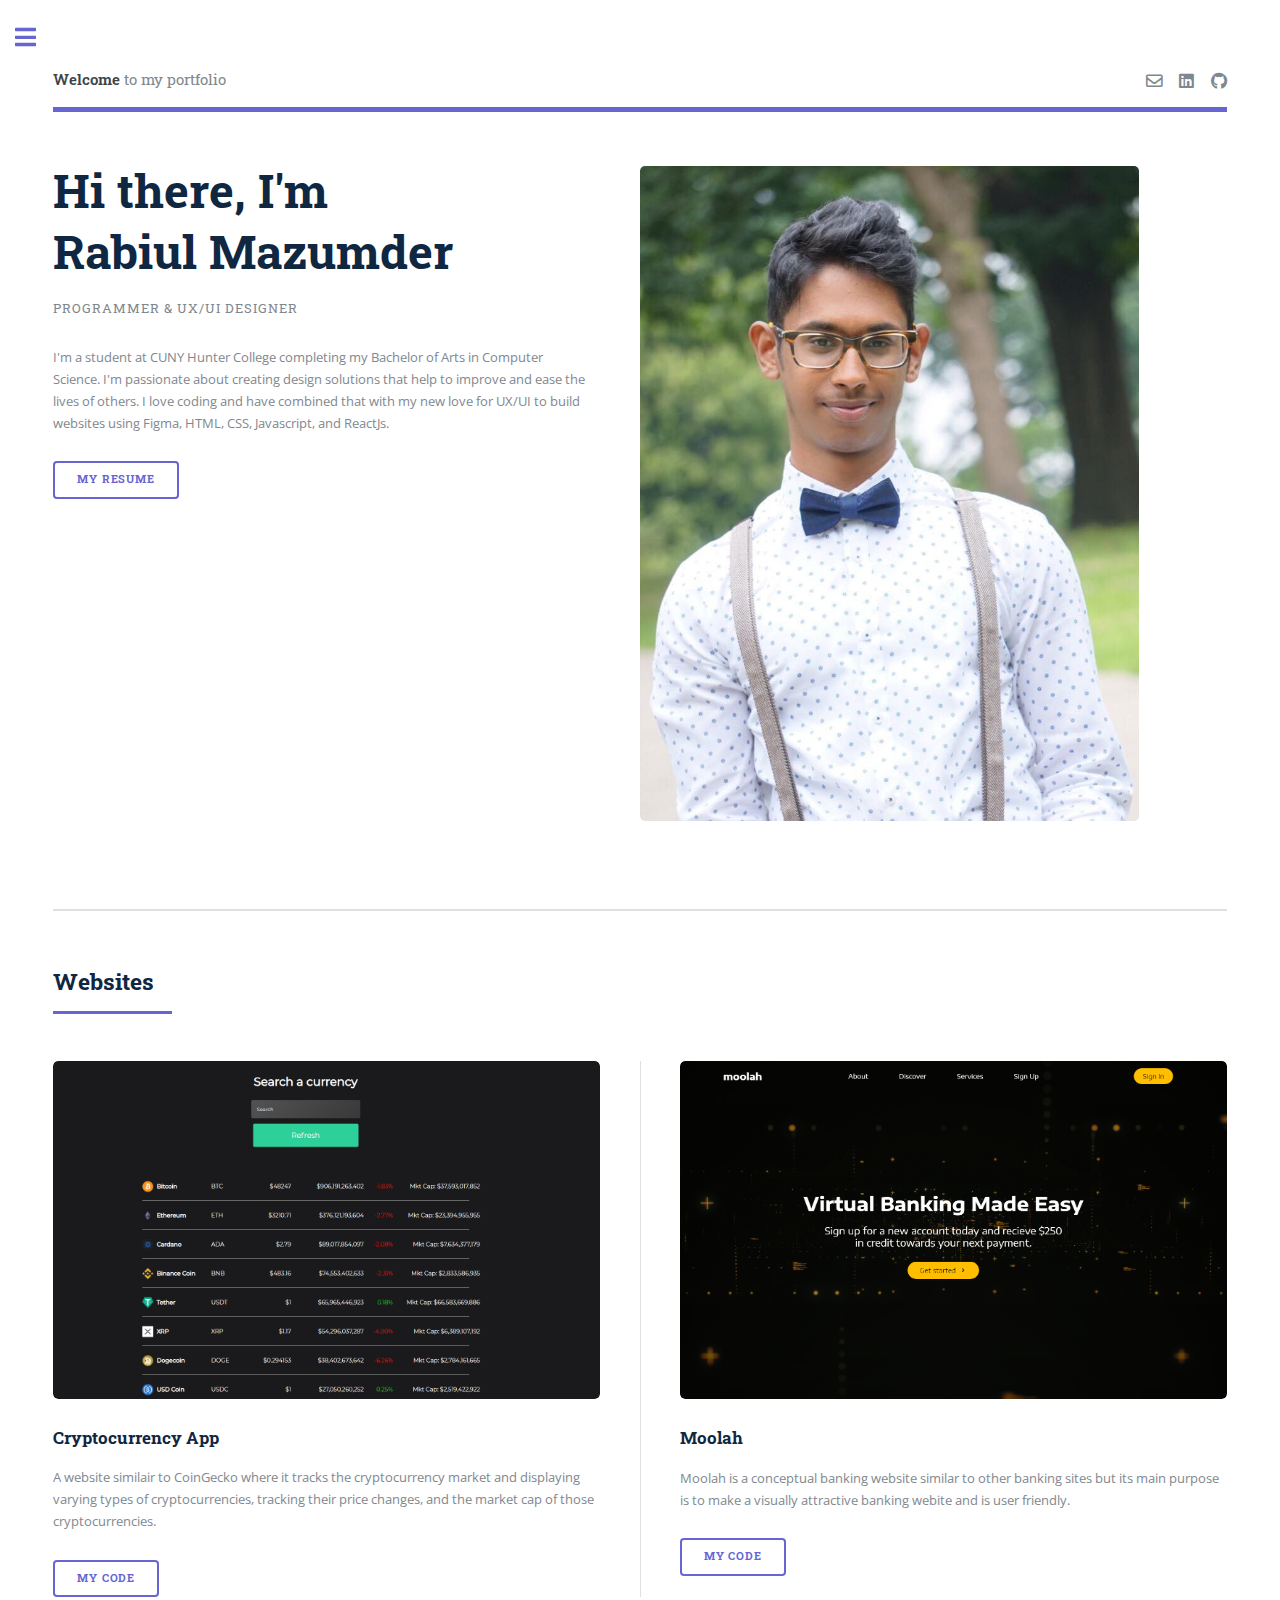
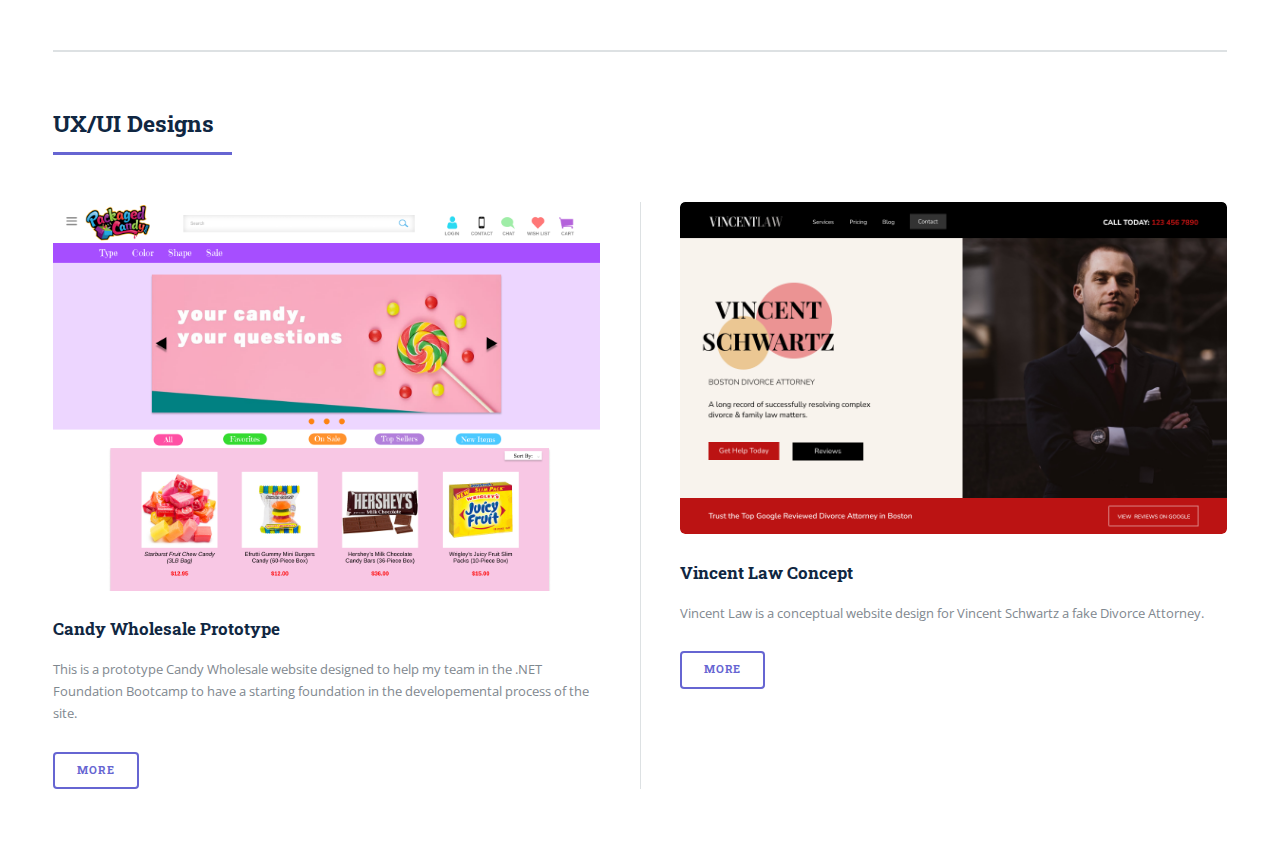
==== commit f580ea15: "Update index.html" ====
--- a/index.html
+++ b/index.html
@@ -51,7 +51,7 @@
 										<article>
 											<a href="https://rabiulmazumder613.github.io/react-crypto-tracker/" target="_blank" rel="noopener noreferrer" class="image"><img src="images/crypto.png" alt="" /></a>
 											<h3>Cryptocurrency App</h3>
-											<p>Aenean ornare velit lacus, ac varius enim lorem ullamcorper dolore. Proin aliquam facilisis ante interdum. Sed nulla amet lorem feugiat tempus aliquam.</p>
+											<p> A website similair to CoinGecko where it tracks the cryptocurrency market and displaying varying types of cryptocurrencies, tracking their price changes, and the market cap of those cryptocurrencies. </p>
 											<ul class="actions">
 												<li><a href="https://github.com/RabiulMazumder613/react-crypto-tracker" target="_blank" rel="noopener noreferrer" class="button">My Code</a></li>
 											</ul>
@@ -59,7 +59,7 @@
 										<article>
 											<a href="https://rabiulmazumder613.github.io/moolah-react-app/" target="_blank" rel="noopener noreferrer" class="image"><img src="images/moolah.png" alt="" /></a>
 											<h3>Moolah</h3>
-											<p>Aenean ornare velit lacus, ac varius enim lorem ullamcorper dolore. Proin aliquam facilisis ante interdum. Sed nulla amet lorem feugiat tempus aliquam.</p>
+											<p> Moolah is a conceptual banking website similar to other banking sites but its main purpose is to make a visually attractive banking webite and is user friendly.</p>
 											<ul class="actions">
 												<li><a href="https://github.com/RabiulMazumder613/moolah-react-app" target="_blank" rel="noopener noreferrer" class="button">My Code</a></li>
 											</ul>
@@ -75,7 +75,7 @@
 										<article>
 											<a href="candy.html" class="image"><img src="images/Wholesale.png" alt="" /></a>
 											<h3>Candy Wholesale Prototype</h3>
-											<p>Aenean ornare velit lacus, ac varius enim lorem ullamcorper dolore. Proin aliquam facilisis ante interdum. Sed nulla amet lorem feugiat tempus aliquam.</p>
+											<p>This is a prototype Candy Wholesale website designed to help my team in the .NET Foundation Bootcamp to have a starting foundation in the developemental process of the site.</p>
 											<ul class="actions">
 												<li><a href="candy.html" class="button">More</a></li>
 											</ul>
@@ -83,7 +83,9 @@
 										<article>
 											<a href="law.html" class="image"><img src="images/Exercise Material.png" alt="" /></a>
 											<h3>Vincent Law Concept</h3>
-											<p>Aenean ornare velit lacus, ac varius enim lorem ullamcorper dolore. Proin aliquam facilisis ante interdum. Sed nulla amet lorem feugiat tempus aliquam.</p>
+											<p>
+												Vincent Law is a conceptual website design for Vincent Schwartz a fake Divorce Attorney.
+											</p>
 											<ul class="actions">
 												<li><a href="law.html" class="button">More</a></li>
 											</ul>
@@ -150,4 +152,4 @@
 			<script src="assets/js/main.js"></script>
 
 	</body>
-</html>+</html>
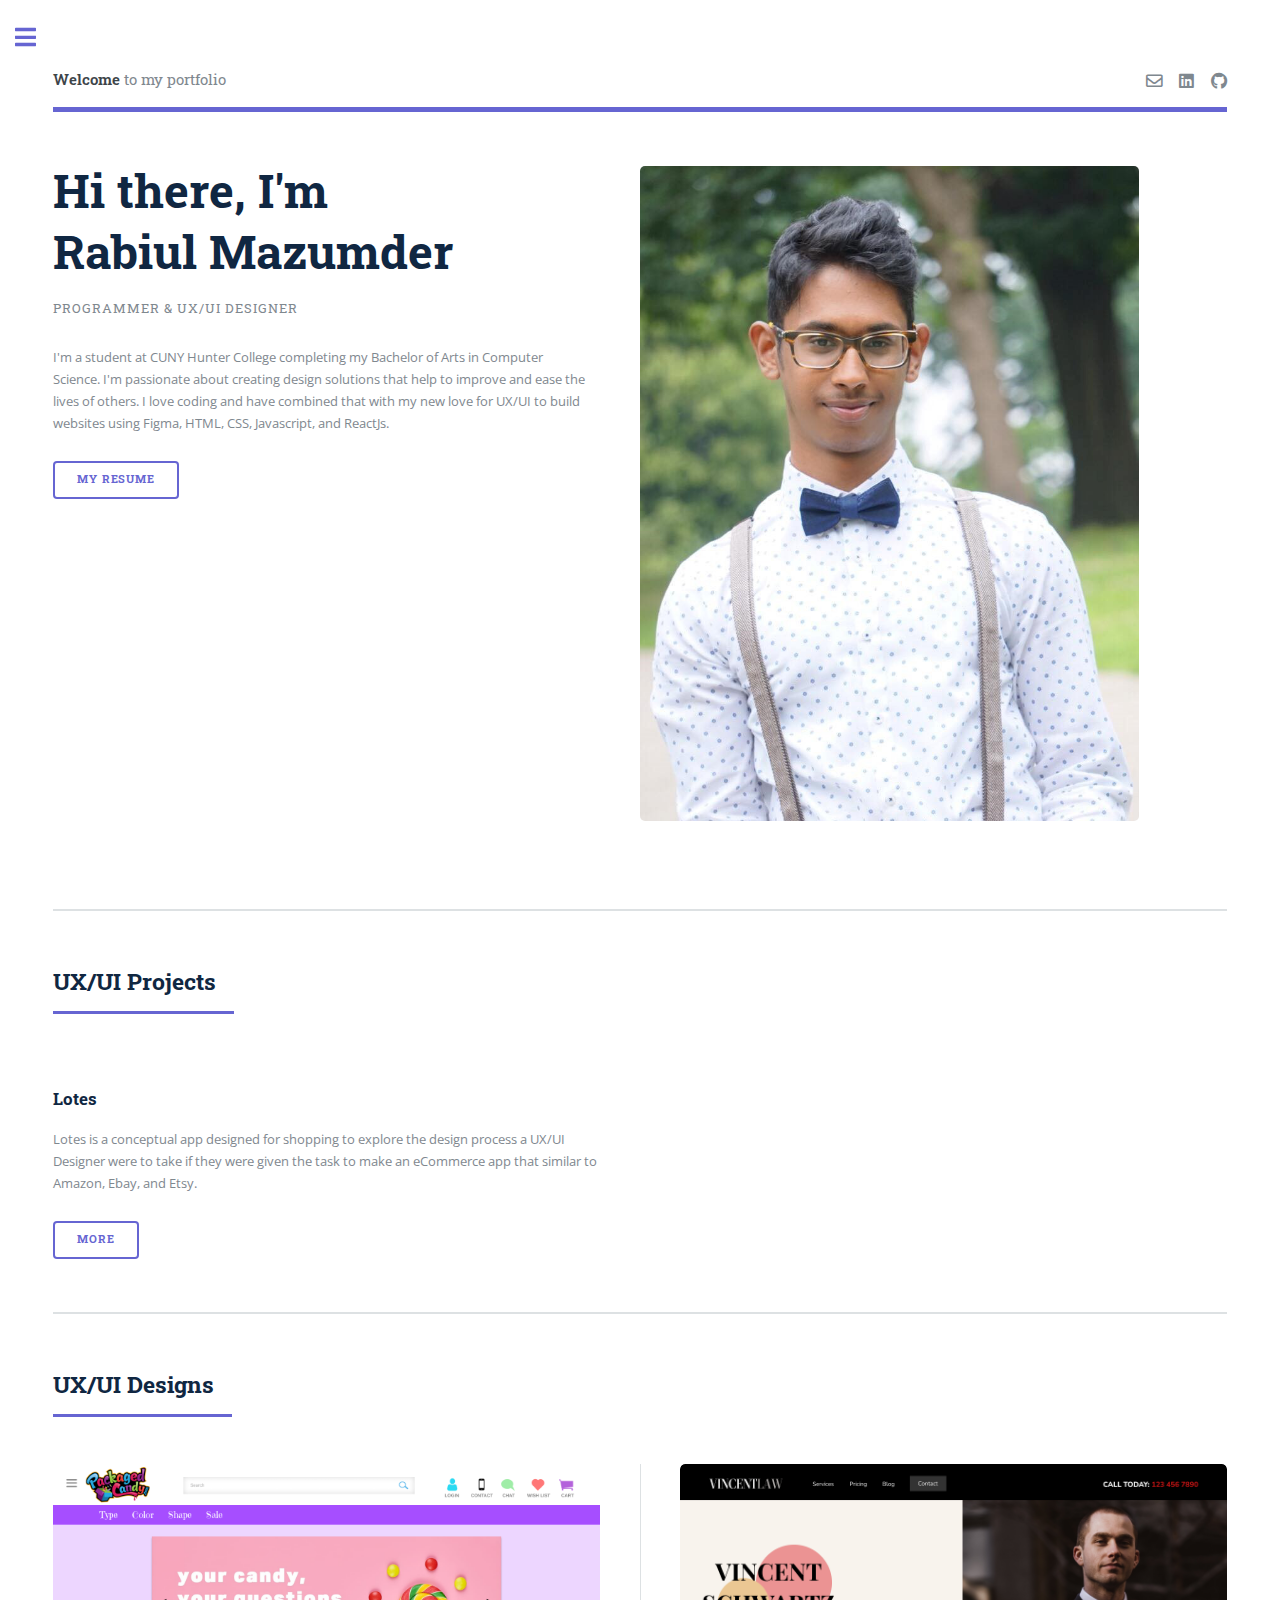
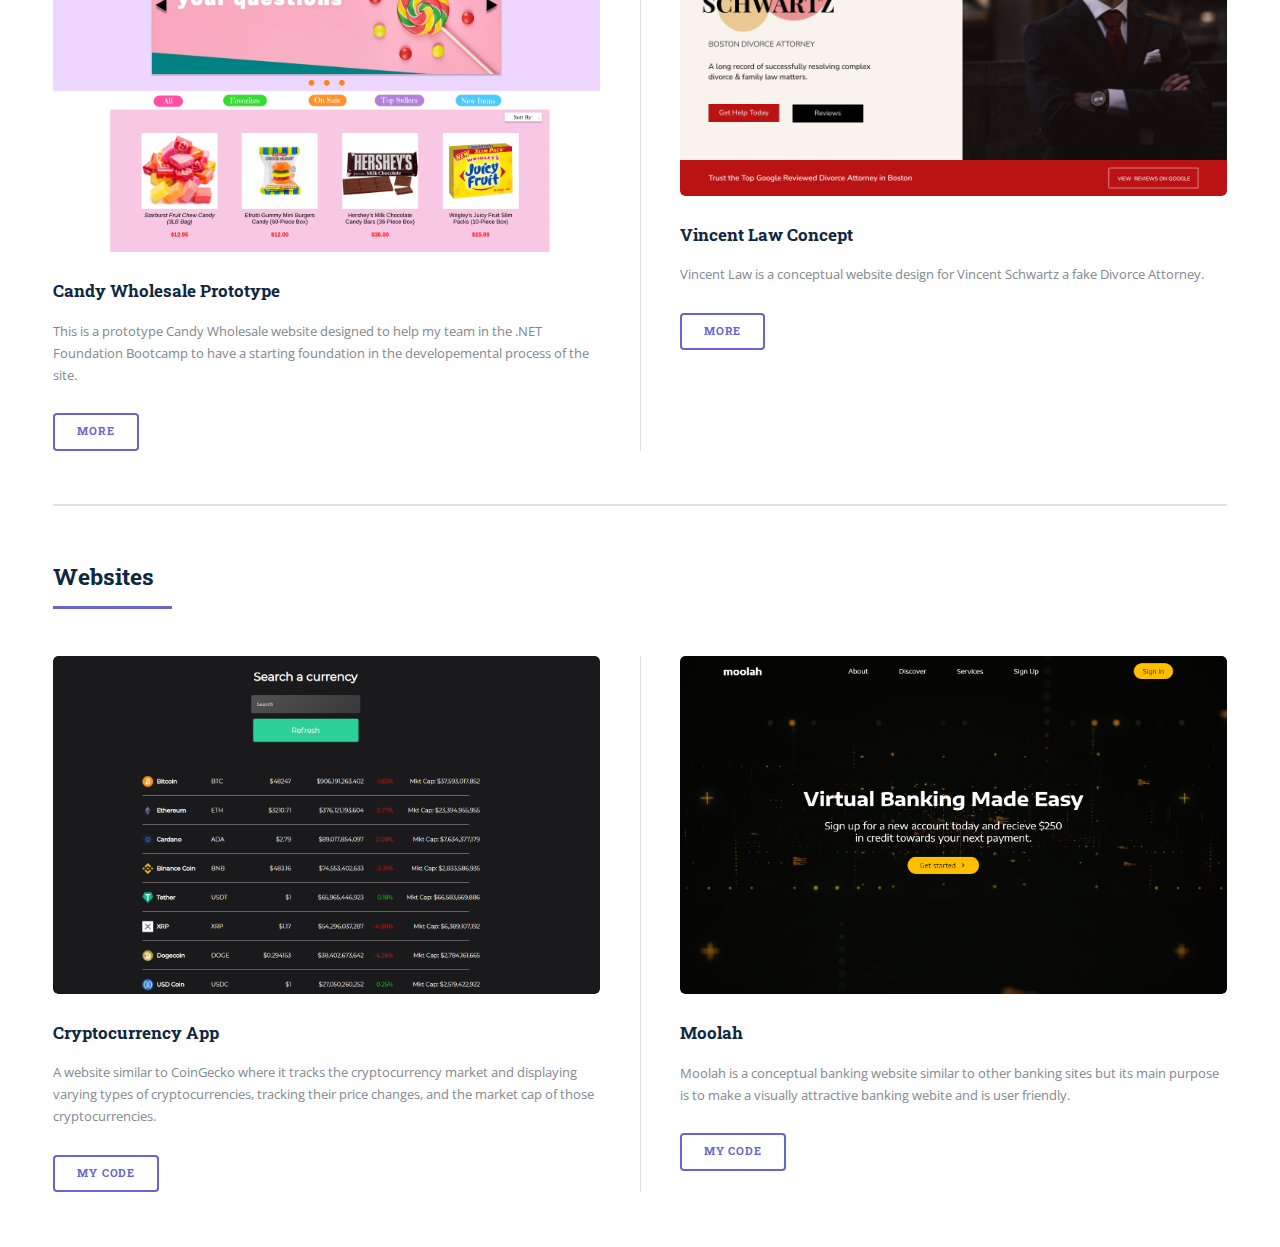
==== commit af4bf0a1: "Update index.html" ====
--- a/index.html
+++ b/index.html
@@ -43,6 +43,48 @@
 								</section>
 
 							<!-- Section -->
+							<section>
+								<header class="major">
+									<h2>UX/UI Projects</h2>
+								</header>
+								<div class="posts">
+									<article>
+										<a href="candy.html" class="image"><img src="images/Cover.png" alt="" /></a>
+										<h3>Lotes</h3>
+										<p>Lotes is a conceptual app designed for shopping to explore the design process a UX/UI Designer were to take if they were given the task to make an eCommerce app that similar to Amazon, Ebay, and Etsy.</p>
+										<ul class="actions">
+											<li><a href="candy.html" class="button">More</a></li>
+										</ul>
+									</article>
+								</div>
+							</section>
+							
+							<section>
+								<header class="major">
+									<h2>UX/UI Designs</h2>
+								</header>
+								<div class="posts">
+									<article>
+										<a href="candy.html" class="image"><img src="images/Wholesale.png" alt="" /></a>
+										<h3>Candy Wholesale Prototype</h3>
+										<p>This is a prototype Candy Wholesale website designed to help my team in the .NET Foundation Bootcamp to have a starting foundation in the developemental process of the site.</p>
+										<ul class="actions">
+											<li><a href="candy.html" class="button">More</a></li>
+										</ul>
+									</article>
+									<article>
+										<a href="law.html" class="image"><img src="images/Exercise Material.png" alt="" /></a>
+										<h3>Vincent Law Concept</h3>
+										<p>
+											Vincent Law is a conceptual website design for Vincent Schwartz a fake Divorce Attorney.
+										</p>
+										<ul class="actions">
+											<li><a href="law.html" class="button">More</a></li>
+										</ul>
+									</article>
+								</div>
+							</section>
+								
 								<section>
 									<header class="major">
 										<h2>Websites</h2>
@@ -51,7 +93,7 @@
 										<article>
 											<a href="https://rabiulmazumder613.github.io/react-crypto-tracker/" target="_blank" rel="noopener noreferrer" class="image"><img src="images/crypto.png" alt="" /></a>
 											<h3>Cryptocurrency App</h3>
-											<p> A website similair to CoinGecko where it tracks the cryptocurrency market and displaying varying types of cryptocurrencies, tracking their price changes, and the market cap of those cryptocurrencies. </p>
+											<p> A website similar to CoinGecko where it tracks the cryptocurrency market and displaying varying types of cryptocurrencies, tracking their price changes, and the market cap of those cryptocurrencies. </p>
 											<ul class="actions">
 												<li><a href="https://github.com/RabiulMazumder613/react-crypto-tracker" target="_blank" rel="noopener noreferrer" class="button">My Code</a></li>
 											</ul>
@@ -62,32 +104,6 @@
 											<p> Moolah is a conceptual banking website similar to other banking sites but its main purpose is to make a visually attractive banking webite and is user friendly.</p>
 											<ul class="actions">
 												<li><a href="https://github.com/RabiulMazumder613/moolah-react-app" target="_blank" rel="noopener noreferrer" class="button">My Code</a></li>
-											</ul>
-										</article>
-									</div>
-								</section>
-
-								<section>
-									<header class="major">
-										<h2>UX/UI Designs</h2>
-									</header>
-									<div class="posts">
-										<article>
-											<a href="candy.html" class="image"><img src="images/Wholesale.png" alt="" /></a>
-											<h3>Candy Wholesale Prototype</h3>
-											<p>This is a prototype Candy Wholesale website designed to help my team in the .NET Foundation Bootcamp to have a starting foundation in the developemental process of the site.</p>
-											<ul class="actions">
-												<li><a href="candy.html" class="button">More</a></li>
-											</ul>
-										</article>
-										<article>
-											<a href="law.html" class="image"><img src="images/Exercise Material.png" alt="" /></a>
-											<h3>Vincent Law Concept</h3>
-											<p>
-												Vincent Law is a conceptual website design for Vincent Schwartz a fake Divorce Attorney.
-											</p>
-											<ul class="actions">
-												<li><a href="law.html" class="button">More</a></li>
 											</ul>
 										</article>
 									</div>
